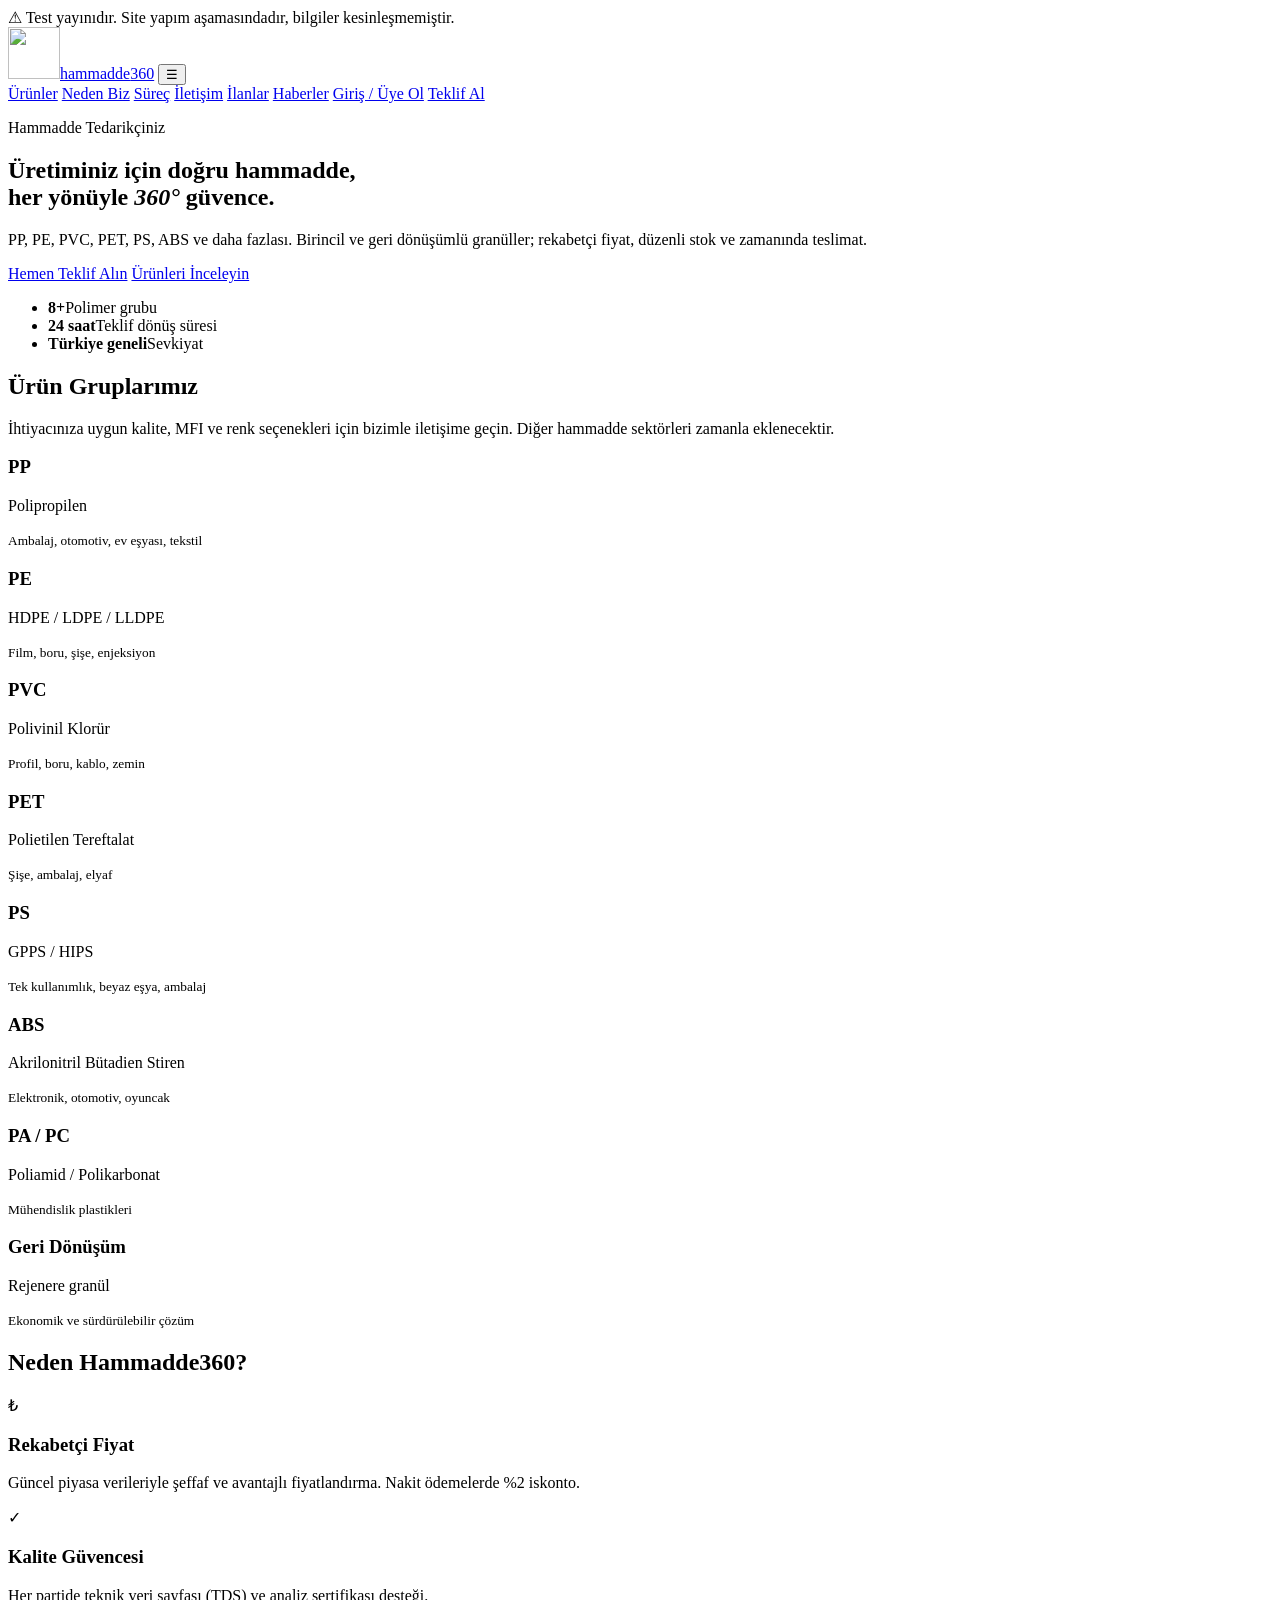
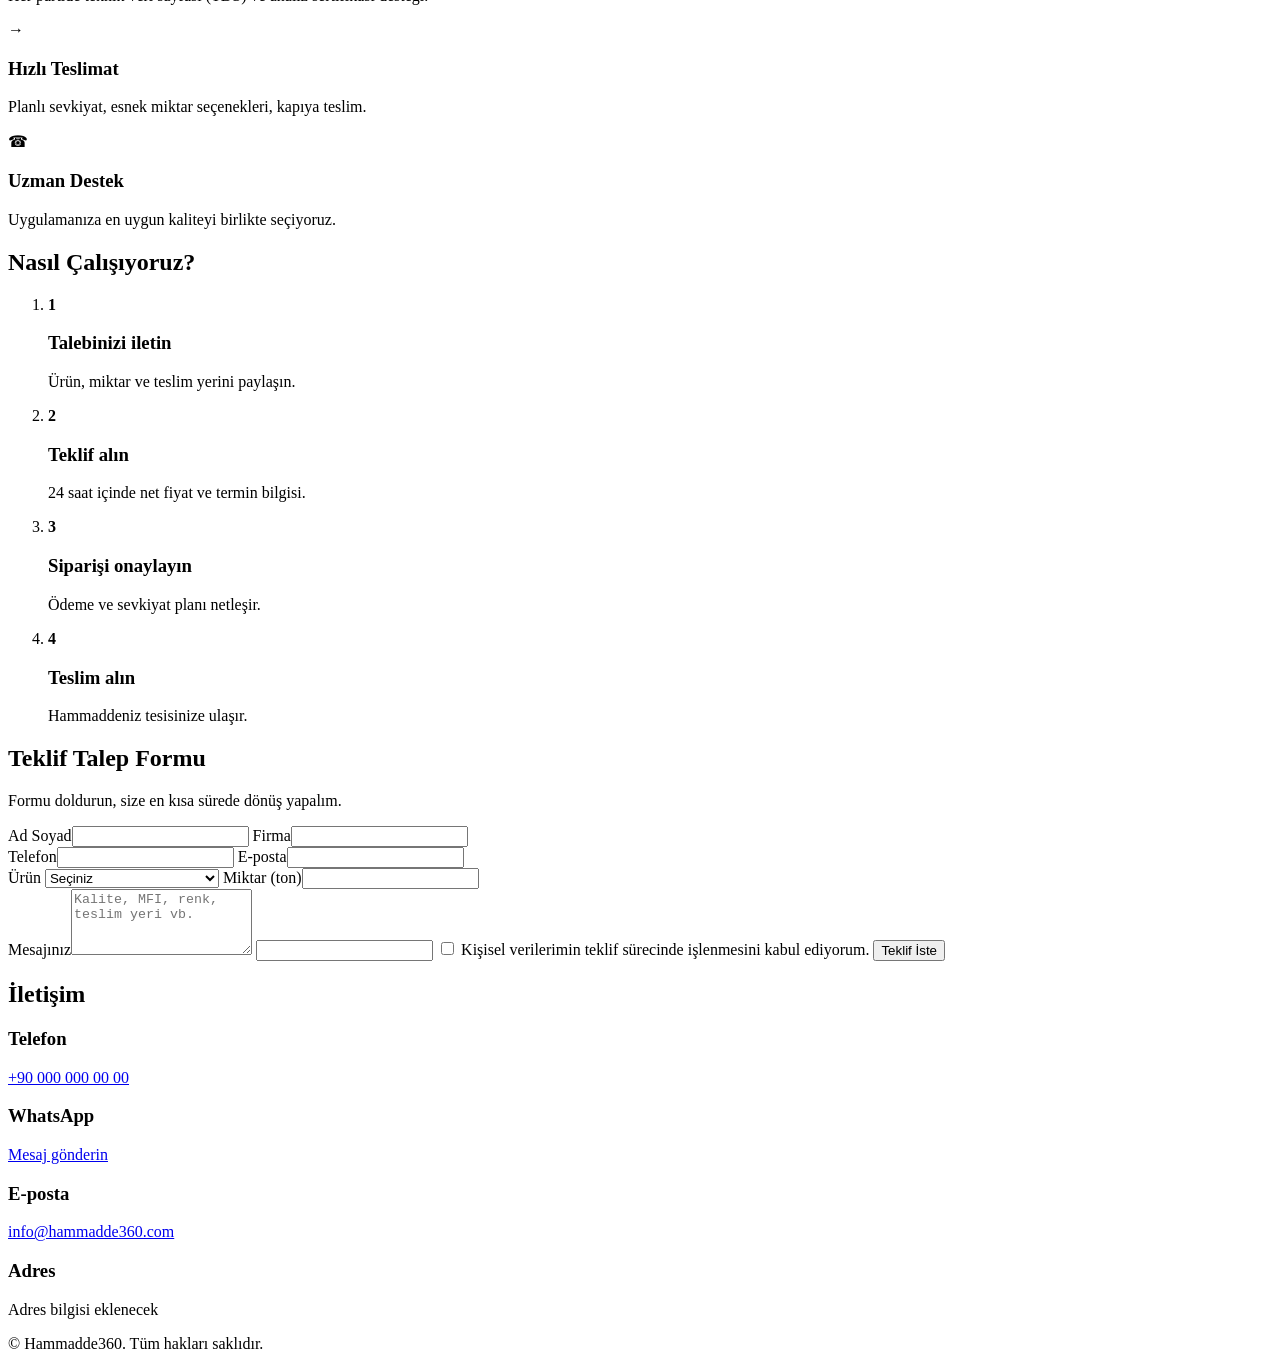
==== index.html @ 62325cd2 "Add files via upload" ====
<!doctype html>
<html lang="tr">
<head>
  <meta charset="utf-8">
  <meta name="viewport" content="width=device-width, initial-scale=1">
  <meta name="robots" content="noindex, nofollow">
  <title>Hammadde360 | Hammadde Tedariği</title>
  <meta name="description" content="Hammadde360: PP, PE, PVC, PET, PS, ABS, PA ve geri dönüşümlü plastik hammadde satışı. Rekabetçi fiyat, hızlı teslimat, kaliteli tedarik.">
  <link rel="icon" type="image/svg+xml" href="img/logo.svg">
  <link rel="stylesheet" href="css/style.css">
  <script src="js/i18n-ru.js"></script>
  <script src="js/i18n.js"></script>
</head>
<body>

<div class="test-banner" role="note">⚠ Test yayınıdır. Site yapım aşamasındadır, bilgiler kesinleşmemiştir.</div>

<header class="header" id="top">
  <div class="container nav">
    <a href="#top" class="logo" aria-label="Hammadde360 ana sayfa"><img src="img/logo.svg" alt="" width="52" height="52"><span class="logo-text">hammadde<span>360</span></span></a>
    <button class="menu-btn" aria-label="Menüyü aç" aria-expanded="false">☰</button>
    <nav class="menu" id="menu">
      <a href="#urunler">Ürünler</a>
      <a href="#neden">Neden Biz</a>
      <a href="#surec">Süreç</a>
      <a href="#iletisim">İletişim</a>
      <a href="ilanlar.html">İlanlar</a>
      <a href="haberler.html">Haberler</a>
      <a href="giris.html">Giriş / Üye Ol</a>
      <a href="#teklif" class="btn btn-sm">Teklif Al</a>
    </nav>
  </div>
</header>

<main>
  <section class="hero">
    <div class="container hero-inner">
      <p class="eyebrow">Hammadde Tedarikçiniz</p>
      <h1 data-i18n-html="HERO_H1">Üretiminiz için doğru hammadde,<br>her yönüyle <em>360°</em> güvence.</h1>
      <p class="lead">PP, PE, PVC, PET, PS, ABS ve daha fazlası. Birincil ve geri dönüşümlü granüller; rekabetçi fiyat, düzenli stok ve zamanında teslimat.</p>
      <div class="hero-cta">
        <a href="#teklif" class="btn">Hemen Teklif Alın</a>
        <a href="#urunler" class="btn btn-ghost">Ürünleri İnceleyin</a>
      </div>
      <ul class="stats">
        <li><strong>8+</strong><span>Polimer grubu</span></li>
        <li><strong>24 saat</strong><span>Teklif dönüş süresi</span></li>
        <li><strong>Türkiye geneli</strong><span>Sevkiyat</span></li>
      </ul>
    </div>
  </section>

  <section class="section" id="urunler">
    <div class="container">
      <h2>Ürün Gruplarımız</h2>
      <p class="sub">İhtiyacınıza uygun kalite, MFI ve renk seçenekleri için bizimle iletişime geçin. Diğer hammadde sektörleri zamanla eklenecektir.</p>
      <div class="grid products">
        <article class="card"><h3>PP</h3><p>Polipropilen</p><small>Ambalaj, otomotiv, ev eşyası, tekstil</small></article>
        <article class="card"><h3>PE</h3><p>HDPE / LDPE / LLDPE</p><small>Film, boru, şişe, enjeksiyon</small></article>
        <article class="card"><h3>PVC</h3><p>Polivinil Klorür</p><small>Profil, boru, kablo, zemin</small></article>
        <article class="card"><h3>PET</h3><p>Polietilen Tereftalat</p><small>Şişe, ambalaj, elyaf</small></article>
        <article class="card"><h3>PS</h3><p>GPPS / HIPS</p><small>Tek kullanımlık, beyaz eşya, ambalaj</small></article>
        <article class="card"><h3>ABS</h3><p>Akrilonitril Bütadien Stiren</p><small>Elektronik, otomotiv, oyuncak</small></article>
        <article class="card"><h3>PA / PC</h3><p>Poliamid / Polikarbonat</p><small>Mühendislik plastikleri</small></article>
        <article class="card"><h3>Geri Dönüşüm</h3><p>Rejenere granül</p><small>Ekonomik ve sürdürülebilir çözüm</small></article>
      </div>
    </div>
  </section>

  <section class="section alt" id="neden">
    <div class="container">
      <h2>Neden Hammadde360?</h2>
      <div class="grid features">
        <div class="feature"><div class="ico">₺</div><h3>Rekabetçi Fiyat</h3><p>Güncel piyasa verileriyle şeffaf ve avantajlı fiyatlandırma. Nakit ödemelerde %2 iskonto.</p></div>
        <div class="feature"><div class="ico">✓</div><h3>Kalite Güvencesi</h3><p>Her partide teknik veri sayfası (TDS) ve analiz sertifikası desteği.</p></div>
        <div class="feature"><div class="ico">→</div><h3>Hızlı Teslimat</h3><p>Planlı sevkiyat, esnek miktar seçenekleri, kapıya teslim.</p></div>
        <div class="feature"><div class="ico">☎</div><h3>Uzman Destek</h3><p>Uygulamanıza en uygun kaliteyi birlikte seçiyoruz.</p></div>
      </div>
    </div>
  </section>

  <section class="section" id="surec">
    <div class="container">
      <h2>Nasıl Çalışıyoruz?</h2>
      <ol class="steps">
        <li><b>1</b><h3>Talebinizi iletin</h3><p>Ürün, miktar ve teslim yerini paylaşın.</p></li>
        <li><b>2</b><h3>Teklif alın</h3><p>24 saat içinde net fiyat ve termin bilgisi.</p></li>
        <li><b>3</b><h3>Siparişi onaylayın</h3><p>Ödeme ve sevkiyat planı netleşir.</p></li>
        <li><b>4</b><h3>Teslim alın</h3><p>Hammaddeniz tesisinize ulaşır.</p></li>
      </ol>
    </div>
  </section>

  <section class="section" id="haberler" hidden>
    <div class="container">
      <h2>Sektörden Haberler</h2>
      <p class="sub">Plastik sektöründen güncel haberler</p>
      <div id="home-news" class="newslist"></div>
      <p><a class="btn btn-sm" href="haberler.html">Tüm haberler</a></p>
    </div>
  </section>

  <section class="section alt" id="teklif">
    <div class="container narrow">
      <h2>Teklif Talep Formu</h2>
      <p class="sub">Formu doldurun, size en kısa sürede dönüş yapalım.</p>
      <form id="quote-form" class="form" novalidate>
        <div class="row">
          <label>Ad Soyad<input name="ad" required autocomplete="name"></label>
          <label>Firma<input name="firma" autocomplete="organization"></label>
        </div>
        <div class="row">
          <label>Telefon<input name="tel" type="tel" required autocomplete="tel"></label>
          <label>E-posta<input name="email" type="email" required autocomplete="email"></label>
        </div>
        <div class="row">
          <label>Ürün
            <select name="urun" required>
              <option value="">Seçiniz</option>
              <option value="PP">PP</option><option value="PE (HDPE/LDPE/LLDPE)">PE (HDPE/LDPE/LLDPE)</option><option value="PVC">PVC</option>
              <option value="PET">PET</option><option value="PS">PS</option><option value="ABS">ABS</option>
              <option value="PA / PC">PA / PC</option><option value="Geri Dönüşümlü Granül">Geri Dönüşümlü Granül</option><option value="Diğer">Diğer</option>
            </select>
          </label>
          <label>Miktar (ton)<input name="miktar" type="number" min="0" step="0.5"></label>
        </div>
        <label>Mesajınız<textarea name="mesaj" rows="4" placeholder="Kalite, MFI, renk, teslim yeri vb."></textarea></label>
        <input type="text" name="_gotcha" class="hp" tabindex="-1" autocomplete="off" aria-hidden="true">
        <label class="check"><input type="checkbox" name="kvkk" required> <span>Kişisel verilerimin teklif sürecinde işlenmesini kabul ediyorum.</span></label>
        <button class="btn" type="submit">Teklif İste</button>
        <p class="form-note" id="form-note" role="status"></p>
      </form>
    </div>
  </section>

  <section class="section" id="iletisim">
    <div class="container">
      <h2>İletişim</h2>
      <div class="grid contact">
        <div><h3>Telefon</h3><p><a href="tel:+900000000000">+90 000 000 00 00</a></p></div>
        <div><h3>WhatsApp</h3><p><a href="https://wa.me/900000000000" target="_blank" rel="noopener">Mesaj gönderin</a></p></div>
        <div><h3>E-posta</h3><p><a href="mailto:info@hammadde360.com">info@hammadde360.com</a></p></div>
        <div><h3>Adres</h3><p>Adres bilgisi eklenecek</p></div>
      </div>
    </div>
  </section>
</main>

<footer class="footer">
  <div class="container">
    <span>© <span id="year"></span> Hammadde360. Tüm hakları saklıdır.</span>
  </div>
</footer>

<script src="js/config.js"></script>
<script src="js/support.js"></script>
<script src="js/main.js"></script>
</body>
</html>
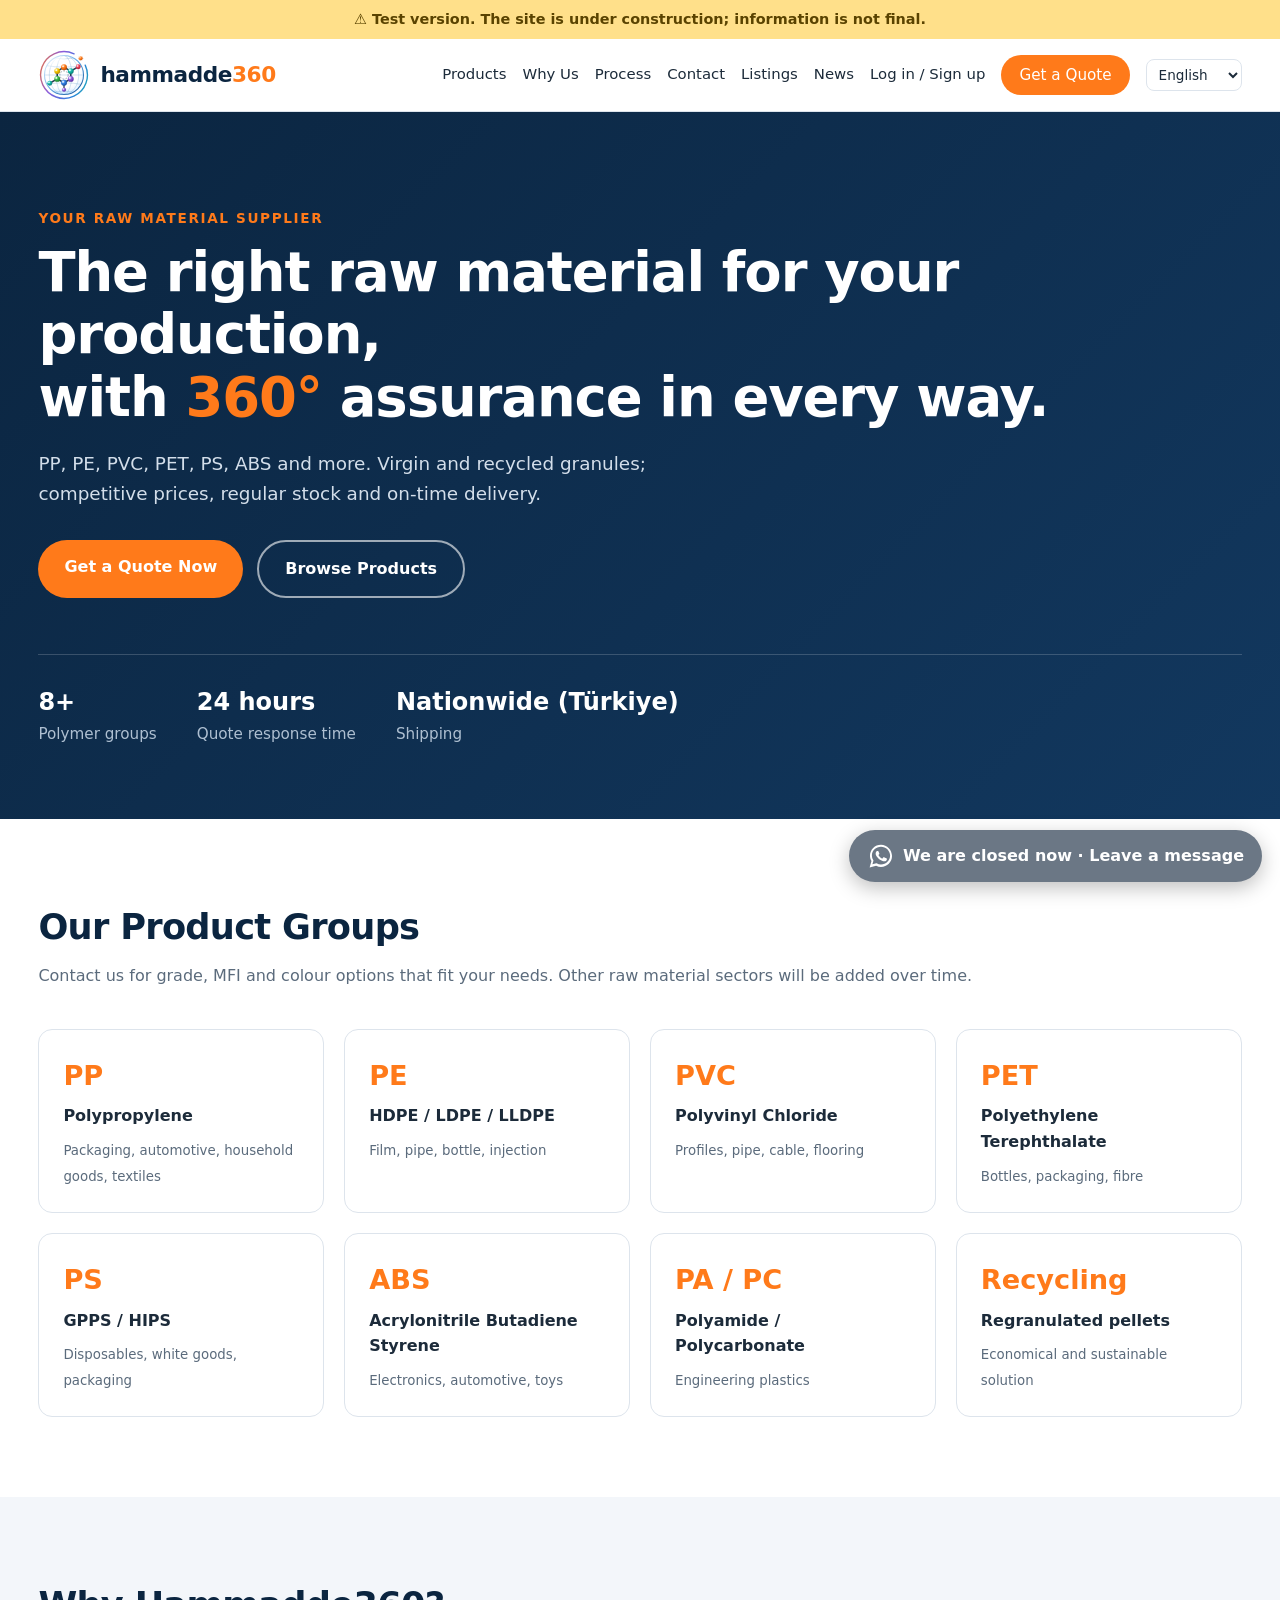
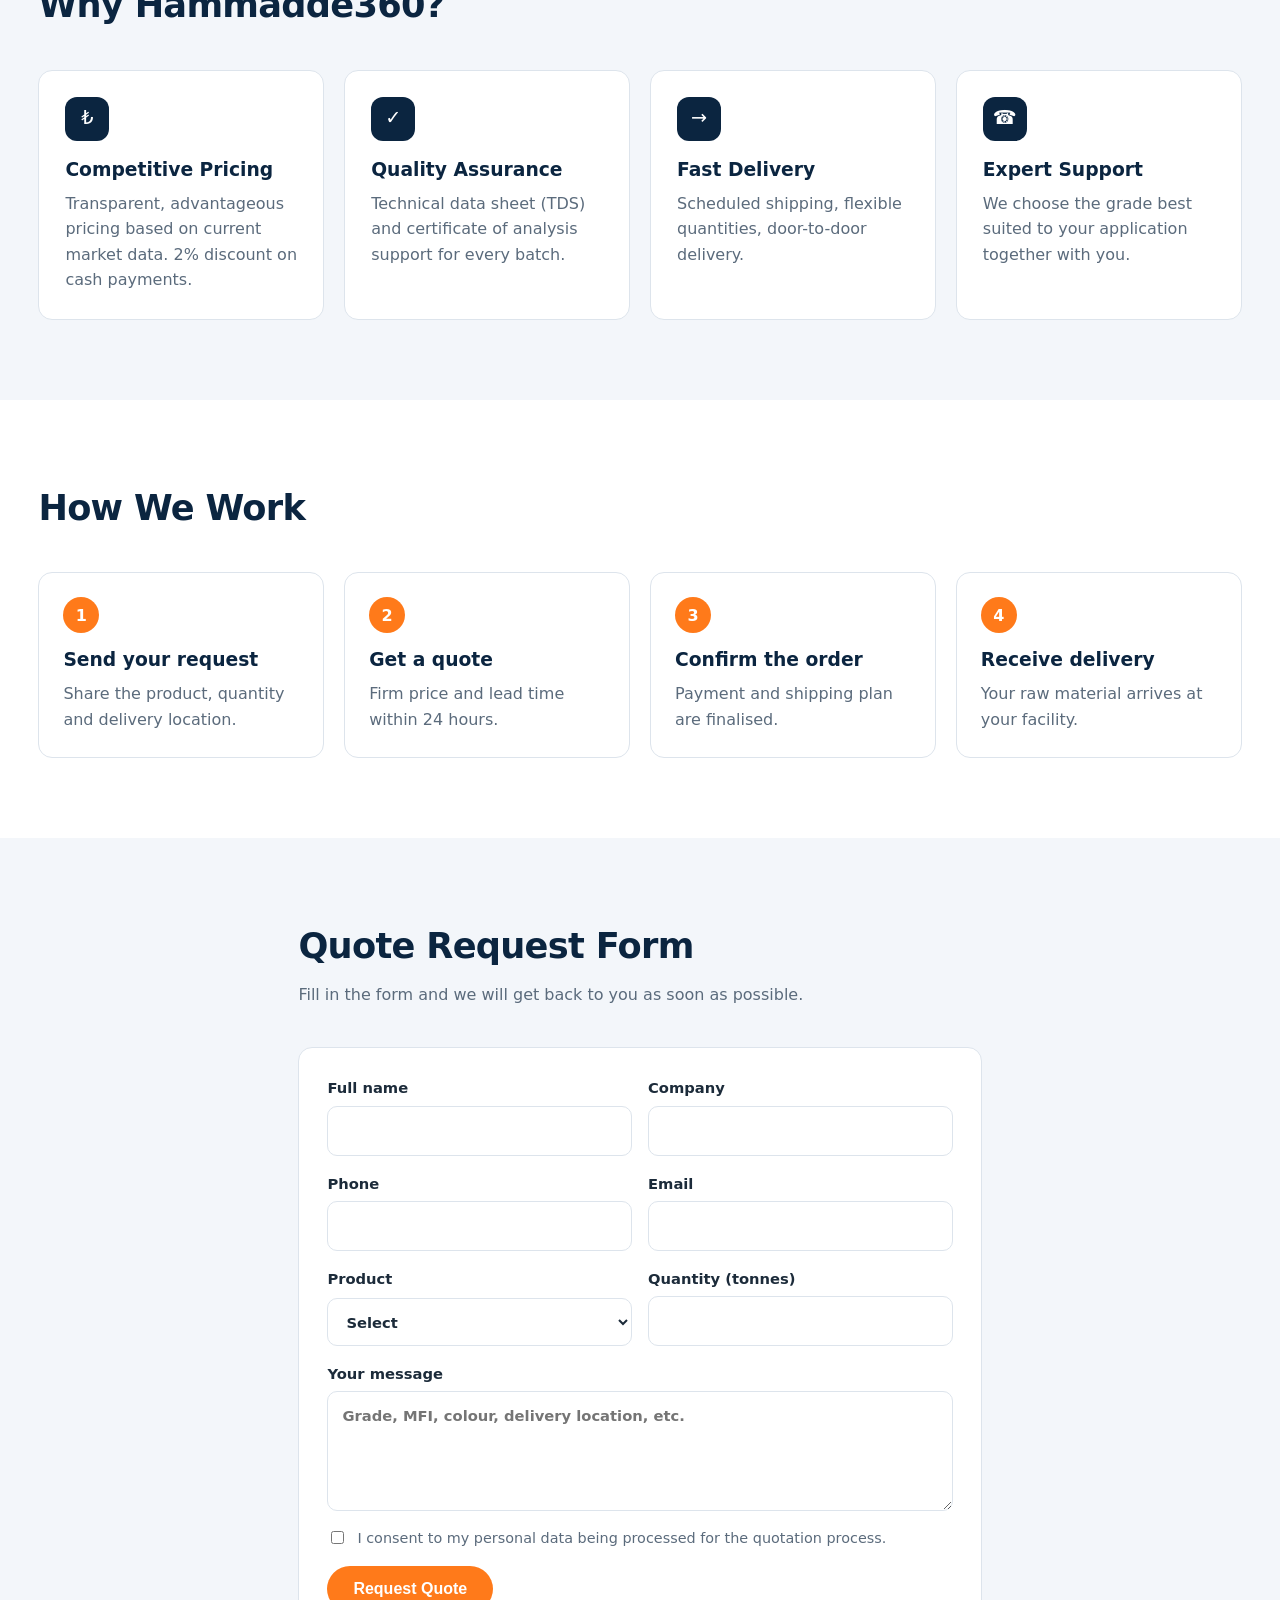
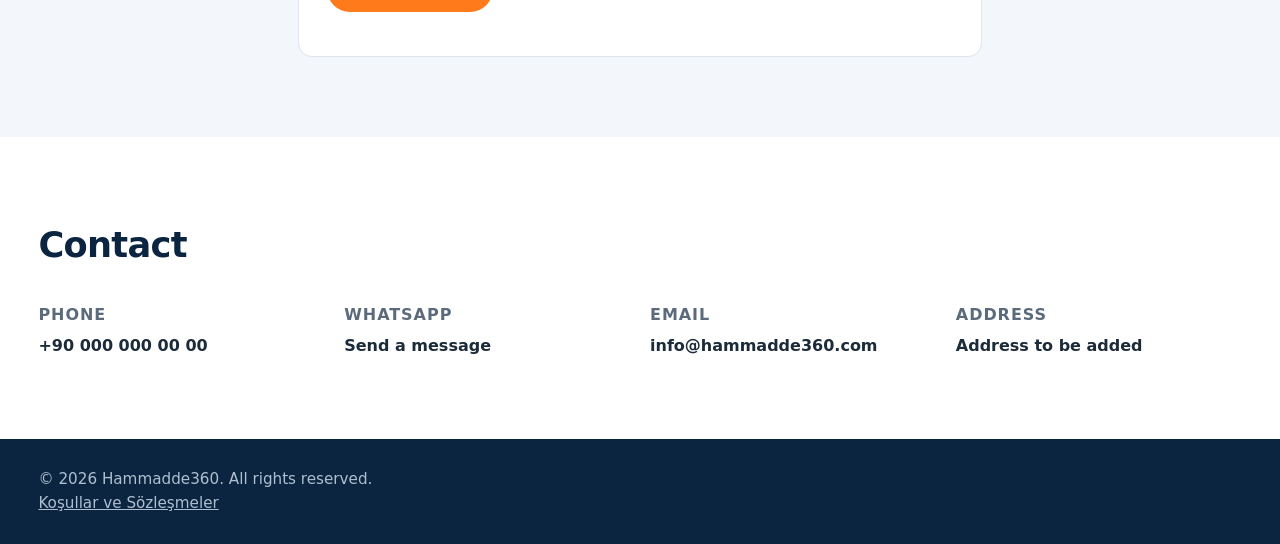
==== commit f8ff4568: "Add files via upload" ====
--- a/index.html
+++ b/index.html
@@ -149,6 +149,7 @@
 <footer class="footer">
   <div class="container">
     <span>© <span id="year"></span> Hammadde360. Tüm hakları saklıdır.</span>
+    <div class="flinks"><a href="kosullar.html">Koşullar ve Sözleşmeler</a></div>
   </div>
 </footer>
 
--- a/css/style.css
+++ b/css/style.css
@@ -0,0 +1,273 @@
+:root{
+  --navy:#0b2540;
+  --navy-2:#12385f;
+  --accent:#ff7a1a;
+  --accent-d:#e3650b;
+  --bg:#ffffff;
+  --alt:#f3f6fa;
+  --text:#1c2b3a;
+  --muted:#5b6b7c;
+  --line:#dde4ec;
+  --radius:14px;
+}
+*{box-sizing:border-box}
+html{scroll-behavior:smooth;scroll-padding-top:72px}
+body{margin:0;font-family:system-ui,-apple-system,"Segoe UI",Roboto,Arial,sans-serif;color:var(--text);background:var(--bg);line-height:1.6}
+a{color:inherit}
+.container{width:100%;max-width:1360px;margin:0 auto;padding:0 clamp(20px,3vw,48px)}
+.narrow{max-width:760px}
+
+/* Test banner */
+.test-banner{background:#ffe08a;color:#5a4300;text-align:center;font-weight:600;font-size:.9rem;padding:8px 16px}
+
+/* Header */
+.header{position:sticky;top:0;z-index:50;background:rgba(255,255,255,.95);backdrop-filter:blur(8px);border-bottom:1px solid var(--line)}
+.nav{display:flex;align-items:center;justify-content:space-between;height:72px}
+.logo{font-weight:800;font-size:1.35rem;text-decoration:none;color:var(--navy);letter-spacing:-.02em}
+.logo{display:flex;align-items:center;gap:10px}
+.logo img{display:block}
+.logo span span{color:var(--accent)}
+.menu{display:flex;align-items:center;gap:24px}
+.menu a{text-decoration:none;font-weight:500;color:var(--text)}
+.menu a:hover{color:var(--accent)}
+.menu-btn{display:none;background:none;border:0;font-size:1.6rem;cursor:pointer;color:var(--navy)}
+
+/* Buttons */
+.btn{display:inline-block;background:var(--accent);color:#fff!important;border:0;padding:14px 26px;border-radius:999px;font-weight:600;font-size:1rem;text-decoration:none;cursor:pointer;transition:background .2s,transform .2s}
+.btn:hover{background:var(--accent-d);transform:translateY(-1px)}
+.btn-sm{padding:8px 18px;font-size:.95rem}
+.btn-ghost{background:transparent;border:2px solid rgba(255,255,255,.6)}
+.btn-ghost:hover{background:rgba(255,255,255,.12)}
+
+/* Hero */
+.hero{background:linear-gradient(135deg,var(--navy),var(--navy-2));color:#fff;padding:96px 0 72px}
+.eyebrow{color:var(--accent);font-weight:700;text-transform:uppercase;letter-spacing:.12em;font-size:.85rem;margin:0 0 12px}
+.hero h1{font-size:clamp(2rem,5vw,3.4rem);line-height:1.15;margin:0 0 20px;letter-spacing:-.02em}
+.hero h1 em{font-style:normal;color:var(--accent)}
+.lead{max-width:620px;font-size:1.15rem;color:#d3deea;margin:0 0 32px}
+.hero-cta{display:flex;flex-wrap:wrap;gap:14px}
+.stats{list-style:none;display:flex;flex-wrap:wrap;gap:40px;margin:56px 0 0;padding:28px 0 0;border-top:1px solid rgba(255,255,255,.18)}
+.stats strong{display:block;font-size:1.5rem}
+.stats span{color:#aebfd1;font-size:.95rem}
+
+/* Sections */
+.section{padding:80px 0}
+.section.alt{background:var(--alt)}
+h2{font-size:clamp(1.6rem,3vw,2.2rem);margin:0 0 8px;color:var(--navy);letter-spacing:-.02em}
+.sub{color:var(--muted);margin:0 0 40px}
+h3{margin:0 0 6px;color:var(--navy)}
+.grid{display:grid;gap:20px}
+.products{grid-template-columns:repeat(4,1fr)}
+.features{grid-template-columns:repeat(4,1fr);margin-top:36px}
+.contact{grid-template-columns:repeat(4,1fr);margin-top:28px}
+
+.card{background:#fff;border:1px solid var(--line);border-radius:var(--radius);padding:24px;transition:box-shadow .2s,transform .2s}
+.card:hover{box-shadow:0 10px 28px rgba(11,37,64,.1);transform:translateY(-3px)}
+.card h3{font-size:1.7rem;color:var(--accent)}
+.card p{margin:0 0 8px;font-weight:600}
+.card small{color:var(--muted)}
+
+.feature{background:#fff;border-radius:var(--radius);padding:26px;border:1px solid var(--line)}
+.ico{width:44px;height:44px;border-radius:12px;background:var(--navy);color:#fff;display:grid;place-items:center;font-size:1.2rem;margin-bottom:14px}
+.feature p{margin:0;color:var(--muted)}
+
+.steps{list-style:none;margin:36px 0 0;padding:0;display:grid;grid-template-columns:repeat(4,1fr);gap:20px}
+.steps li{position:relative;padding:24px;border:1px solid var(--line);border-radius:var(--radius)}
+.steps b{display:inline-grid;place-items:center;width:36px;height:36px;border-radius:50%;background:var(--accent);color:#fff;margin-bottom:12px}
+.steps p{margin:0;color:var(--muted)}
+
+/* Form */
+.form{display:grid;gap:16px;background:#fff;padding:28px;border-radius:var(--radius);border:1px solid var(--line)}
+.row{display:grid;grid-template-columns:1fr 1fr;gap:16px}
+label{display:grid;gap:6px;font-weight:600;font-size:.92rem}
+input,select,textarea{font:inherit;padding:12px 14px;border:1px solid var(--line);border-radius:10px;background:#fff;color:var(--text)}
+input:focus,select:focus,textarea:focus{outline:2px solid var(--accent);border-color:transparent}
+.form .btn{justify-self:start}
+.form .btn[disabled]{opacity:.6;cursor:wait}
+.hp{position:absolute;width:1px;height:1px;opacity:0;overflow:hidden;clip:rect(0,0,0,0);pointer-events:none}
+label.check{display:flex;align-items:flex-start;gap:10px;font-weight:400;font-size:.9rem;color:var(--muted)}
+label.check input{margin-top:4px}
+.form-note.ok{color:#1c8a3a;font-weight:600}
+.form-note{margin:0;font-size:.95rem;color:var(--muted)}
+.form-note.err{color:#c0392b}
+
+/* Contact */
+.contact h3{font-size:1rem;color:var(--muted);text-transform:uppercase;letter-spacing:.06em}
+.contact p{margin:0;font-weight:600}
+.contact a{text-decoration:none}
+.contact a:hover{color:var(--accent)}
+
+.footer{background:var(--navy);color:#aebfd1;padding:28px 0;font-size:.95rem}
+
+/* Sabit WhatsApp canlı destek */
+.wa-float{position:fixed;right:18px;bottom:18px;z-index:60;display:flex;align-items:center;gap:8px;background:#25d366;color:#fff;text-decoration:none;font-weight:700;padding:12px 18px;border-radius:999px;box-shadow:0 6px 20px rgba(0,0,0,.25);transition:transform .2s,background .2s}
+.wa-float:hover{background:#1ebe5a;transform:translateY(-2px)}
+.wa-float.off{background:#6b7785}
+.wa-float.off:hover{background:#586370}
+
+/* Responsive */
+@media (max-width:900px){
+  .products,.features,.contact,.steps{grid-template-columns:repeat(2,1fr)}
+}
+@media (max-width:640px){
+  .menu-btn{display:block}
+  .menu{display:none;position:absolute;top:72px;left:0;right:0;background:#fff;flex-direction:column;align-items:flex-start;padding:16px 20px 20px;border-bottom:1px solid var(--line);gap:14px}
+  .menu.open{display:flex}
+  .products,.features,.contact,.steps,.row{grid-template-columns:1fr}
+  .hero{padding:64px 0 48px}
+  .section{padding:56px 0}
+  .stats{gap:24px}
+  .wa-float{right:14px;bottom:14px;padding:12px 16px;font-size:.9rem}
+}
+
+/* ===== Üyelik, ilanlar, yönetim ===== */
+.who{font-size:.9rem;color:var(--muted);font-weight:600}
+.gate{text-align:center;padding:60px 0}
+.gate p{color:var(--muted);margin:0 0 20px;font-size:1.1rem}
+.tabs{display:flex;gap:8px;margin:0 0 20px;flex-wrap:wrap}
+.tab{background:#fff;border:1px solid var(--line);padding:10px 20px;border-radius:999px;font:inherit;font-weight:600;cursor:pointer;color:var(--text)}
+.tab.active{background:var(--navy);color:#fff;border-color:var(--navy)}
+.form[hidden],.newcat[hidden]{display:none}
+fieldset.roles{border:1px solid var(--line);border-radius:10px;padding:12px 14px;display:grid;grid-template-columns:1fr 1fr;gap:12px}
+fieldset.roles legend{font-weight:600;font-size:.92rem;padding:0 6px}
+label.radio{display:flex;align-items:flex-start;gap:10px;font-weight:400;border:1px solid var(--line);border-radius:10px;padding:12px;cursor:pointer}
+label.radio span{display:grid}
+label.radio small{color:var(--muted)}
+label.radio input{margin-top:4px}
+.hint{margin:0;color:var(--muted);font-size:.9rem}
+.hint.err{color:#c0392b;font-weight:600}
+.filters{display:flex;flex-wrap:wrap;gap:12px;margin:0 0 20px}
+.filters input{flex:1;min-width:200px}
+.listings{grid-template-columns:repeat(3,1fr)}
+.listing h3{font-size:1.15rem;margin:8px 0 4px}
+.listing h3 a{text-decoration:none;color:var(--navy)}
+.listing .meta,.meta{color:var(--muted);font-size:.92rem;margin:0 0 6px}
+.badge{display:inline-block;background:var(--alt);color:var(--navy);border:1px solid var(--line);border-radius:999px;padding:2px 10px;font-size:.8rem;font-weight:600}
+.badge.b-wait{background:#fff6dd;border-color:#f0d98a;color:#7a5b00}
+.badge.b-ok{background:#e4f6ea;border-color:#a9dcb8;color:#1c6b36}
+.badge.b-bad{background:#fde8e6;border-color:#f1b5af;color:#9b2c20}
+.price{margin:10px 0}
+.price strong{font-size:1.4rem;color:var(--navy)}
+.price s{color:var(--muted);margin-right:6px}
+.price .camp{color:var(--accent-d)}
+.price small{color:var(--muted)}
+.price.big strong{font-size:2rem}
+.lactions{display:flex;align-items:center;gap:10px;flex-wrap:wrap;margin-top:12px}
+.wa-btn{display:inline-flex;align-items:center;gap:6px;background:#25d366;color:#fff;text-decoration:none;font-weight:600;font-size:.95rem;padding:8px 16px;border-radius:999px}
+.wa-btn:hover{background:#1ebe5a}
+.pricebox{display:flex;align-items:center;justify-content:space-between;gap:16px;flex-wrap:wrap;background:var(--alt);border:1px solid var(--line);border-radius:var(--radius);padding:18px 22px;margin:16px 0}
+.wa-cta{background:#25d366}
+.wa-cta:hover{background:#1ebe5a}
+.facts{display:flex;gap:32px;flex-wrap:wrap;margin:16px 0}
+.facts dt{color:var(--muted);font-size:.85rem;text-transform:uppercase;letter-spacing:.05em}
+.facts dd{margin:0;font-weight:600}
+.desc{white-space:pre-wrap}
+.tablewrap{overflow-x:auto}
+.table{width:100%;border-collapse:collapse;background:#fff;border:1px solid var(--line);border-radius:10px;font-size:.92rem}
+.table th,.table td{padding:10px 12px;text-align:left;border-bottom:1px solid var(--line);vertical-align:top}
+.table th{background:var(--alt);font-weight:700;white-space:nowrap}
+.acard{background:#fff;border:1px solid var(--line);border-radius:var(--radius);padding:20px;margin:0 0 16px}
+.acard header{display:flex;justify-content:space-between;gap:12px;align-items:baseline}
+.acard h3{margin:0 0 8px;font-size:1.1rem}
+.agrid{display:grid;grid-template-columns:repeat(3,1fr);gap:14px;margin:12px 0}
+.actions{display:flex;gap:10px;flex-wrap:wrap;margin-top:12px}
+.btn-dark{background:var(--navy)}
+.btn-dark:hover{background:var(--navy-2)}
+.btn-danger{background:#c0392b}
+.btn-danger:hover{background:#a5311f}
+@media (max-width:900px){.listings{grid-template-columns:repeat(2,1fr)}.agrid{grid-template-columns:repeat(2,1fr)}}
+@media (max-width:640px){.listings,.agrid,fieldset.roles{grid-template-columns:1fr}}
+
+.fxbar{background:var(--navy);color:#d3deea;text-align:center;font-size:.85rem;padding:6px 16px}
+.fxbar b{color:#fff}
+.tlp{color:var(--muted);font-size:.85rem;margin-top:2px}
+
+/* Sabit TCMB kur tablosu */
+.fxbox{position:fixed;left:14px;bottom:14px;z-index:60;background:#fff;border:1px solid var(--line);border-radius:12px;box-shadow:0 6px 20px rgba(0,0,0,.18);font-size:.82rem;max-width:calc(100vw - 150px);overflow:hidden}
+.fx-head{display:flex;justify-content:space-between;align-items:center;gap:14px;width:100%;background:var(--navy);color:#fff;border:0;padding:8px 12px;font:inherit;font-weight:700;cursor:pointer}
+.fx-body{padding:8px 12px 10px}
+.fx-title{font-weight:700;color:var(--navy);margin:6px 0 4px}
+.fxbox table{border-collapse:collapse;width:100%}
+.fxbox th,.fxbox td{padding:3px 8px;text-align:right;border-bottom:1px solid var(--line)}
+.fxbox th:first-child,.fxbox td:first-child{text-align:left;font-weight:700}
+.fxbox th{color:var(--muted);font-weight:600}
+.fx-note{color:var(--muted);font-size:.72rem;margin-top:8px;max-width:260px}
+
+.cashnote{color:#1c6b36;font-size:.85rem;font-weight:600;margin-top:4px}
+
+/* Dil seçici */
+.langsel{font:inherit;font-size:.85rem;padding:6px 8px;border:1px solid var(--line);border-radius:8px;background:#fff;color:var(--text);cursor:pointer}
+
+/* Arapça (sağdan sola) */
+[dir=rtl] body{font-family:system-ui,"Segoe UI",Tahoma,Arial,sans-serif}
+[dir=rtl] .fxbox{left:auto;right:14px}
+[dir=rtl] .wa-float{right:auto;left:18px}
+[dir=rtl] .table th,[dir=rtl] .table td{text-align:right}
+[dir=rtl] .fxbox th,[dir=rtl] .fxbox td{text-align:left}
+[dir=rtl] .fxbox th:first-child,[dir=rtl] .fxbox td:first-child{text-align:right}
+[dir=rtl] .price s{margin-right:0;margin-left:6px}
+[dir=rtl] a[href^="tel:"],[dir=rtl] a[href^="mailto:"]{direction:ltr;unicode-bidi:embed}
+[dir=rtl] input[type=email],[dir=rtl] input[type=tel],[dir=rtl] input[type=password]{direction:ltr;text-align:right}
+@media (max-width:640px){[dir=rtl] .wa-float{left:14px;right:auto}[dir=rtl] .fxbox{right:14px}}
+
+/* Katalog */
+.chips{display:flex;flex-wrap:wrap;gap:6px;margin:6px 0 0}
+.chip{background:var(--alt);border:1px solid var(--line);border-radius:999px;padding:2px 10px;font-size:.8rem;color:var(--text)}
+.caps{text-transform:uppercase}
+.ask{margin-top:8px;padding:10px;background:#fff6dd;border:1px solid #f0d98a;border-radius:10px}
+.ask div{margin-bottom:8px;font-weight:600}
+.lt{font-weight:600}
+.facts{flex-wrap:wrap}
+
+/* Uzun dillerde (RU/FR) menü sığsın */
+.menu a{white-space:nowrap}
+.logo{flex-shrink:0;margin-right:12px}
+html:not([lang=tr]) .menu{gap:16px}
+html:not([lang=tr]) .menu a:not(.btn){font-size:.93rem}
+@media (max-width:1000px){
+  .menu-btn{display:block}
+  .menu{display:none;position:absolute;top:72px;left:0;right:0;background:#fff;flex-direction:column;align-items:flex-start;padding:16px 20px 20px;border-bottom:1px solid var(--line);gap:14px}
+  .menu.open{display:flex}
+}
+
+/* hidden özelliği, display:grid veren kurallar tarafından ezilmesin */
+[hidden]{display:none!important}
+
+/* Üyelik: ürün grubu seçimi */
+fieldset.interests{border:1px solid var(--line);border-radius:10px;padding:12px 14px;margin:0}
+fieldset.interests legend{font-weight:600;font-size:.92rem;padding:0 6px}
+.isec{margin:6px 0}
+.ilist{display:flex;flex-wrap:wrap;gap:6px 18px;margin-top:4px}
+.ilist label.check{margin:0}
+
+/* Ajan ofisi */
+.dot{display:inline-block;width:10px;height:10px;border-radius:50%;background:#aab4bf;vertical-align:middle}
+.dot.green{background:#22a559}.dot.yellow{background:#e0a100}.dot.red{background:#d33f2f}.dot.grey{background:#aab4bf}
+.agchips{margin-bottom:16px}
+.agrid4{display:grid;grid-template-columns:repeat(auto-fill,minmax(200px,1fr));gap:12px;margin:12px 0}
+.agcard{cursor:pointer;padding:16px}
+.agcard h3{font-size:1rem;margin:0 0 4px}
+tr.ev.error td{color:#9b2c20}tr.ev.warn td{color:#7a5b00}tr.ev.ok td{color:#1c6b36}
+
+/* Haberler */
+.newslist{display:grid;grid-template-columns:repeat(3,1fr);gap:20px;margin:20px 0}
+.newsitem h3{font-size:1.05rem;margin:8px 0}
+.newsitem p{margin:0 0 8px}
+@media (max-width:900px){.newslist{grid-template-columns:repeat(2,1fr)}}
+@media (max-width:640px){.newslist{grid-template-columns:1fr}}
+
+/* Palet bazlı fiyat */
+fieldset.tiers{border:1px solid var(--line);border-radius:10px;padding:12px 14px;margin:0;display:grid;gap:8px}
+fieldset.tiers legend{font-weight:600;font-size:.92rem;padding:0 6px}
+.tier-row{display:grid;grid-template-columns:1fr 1fr 1fr;gap:10px;align-items:center}
+.tier-row span{font-size:.9rem;color:var(--muted)}
+.ptable td,.ptable th{white-space:nowrap}
+.calc{display:flex;gap:16px;flex-wrap:wrap;align-items:flex-end;background:var(--alt);border:1px solid var(--line);border-radius:var(--radius);padding:14px 16px;margin:12px 0}
+.calc label{max-width:140px}
+.calc #calc-out{flex:1;min-width:220px}
+.chip-hi{background:var(--accent);color:#fff;border-color:var(--accent)}
+.filters input[type=number]{flex:0 1 130px;min-width:110px}
+@media (max-width:640px){.tier-row{grid-template-columns:1fr}}
+
+/* Geniş ekranlarda ilan kartları 4 sütun */
+@media (min-width:1280px){.listings{grid-template-columns:repeat(4,1fr)}}
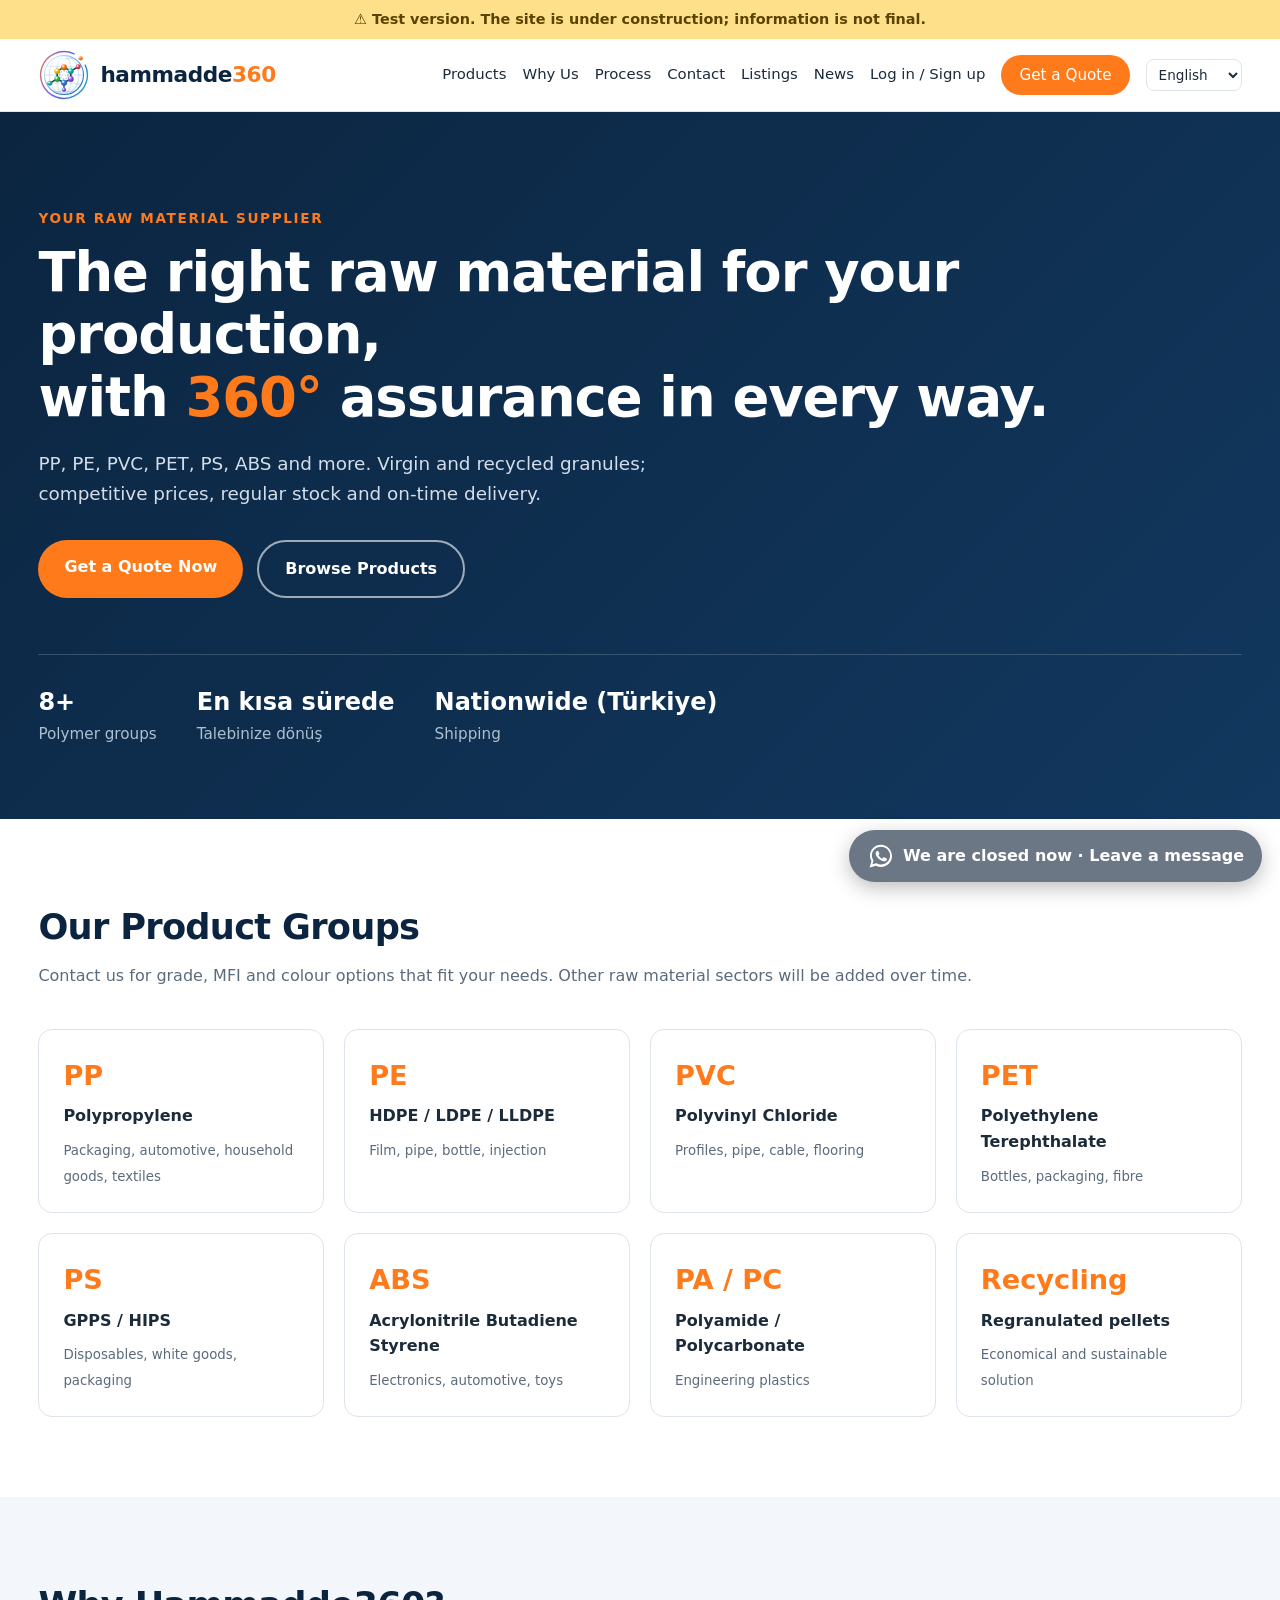
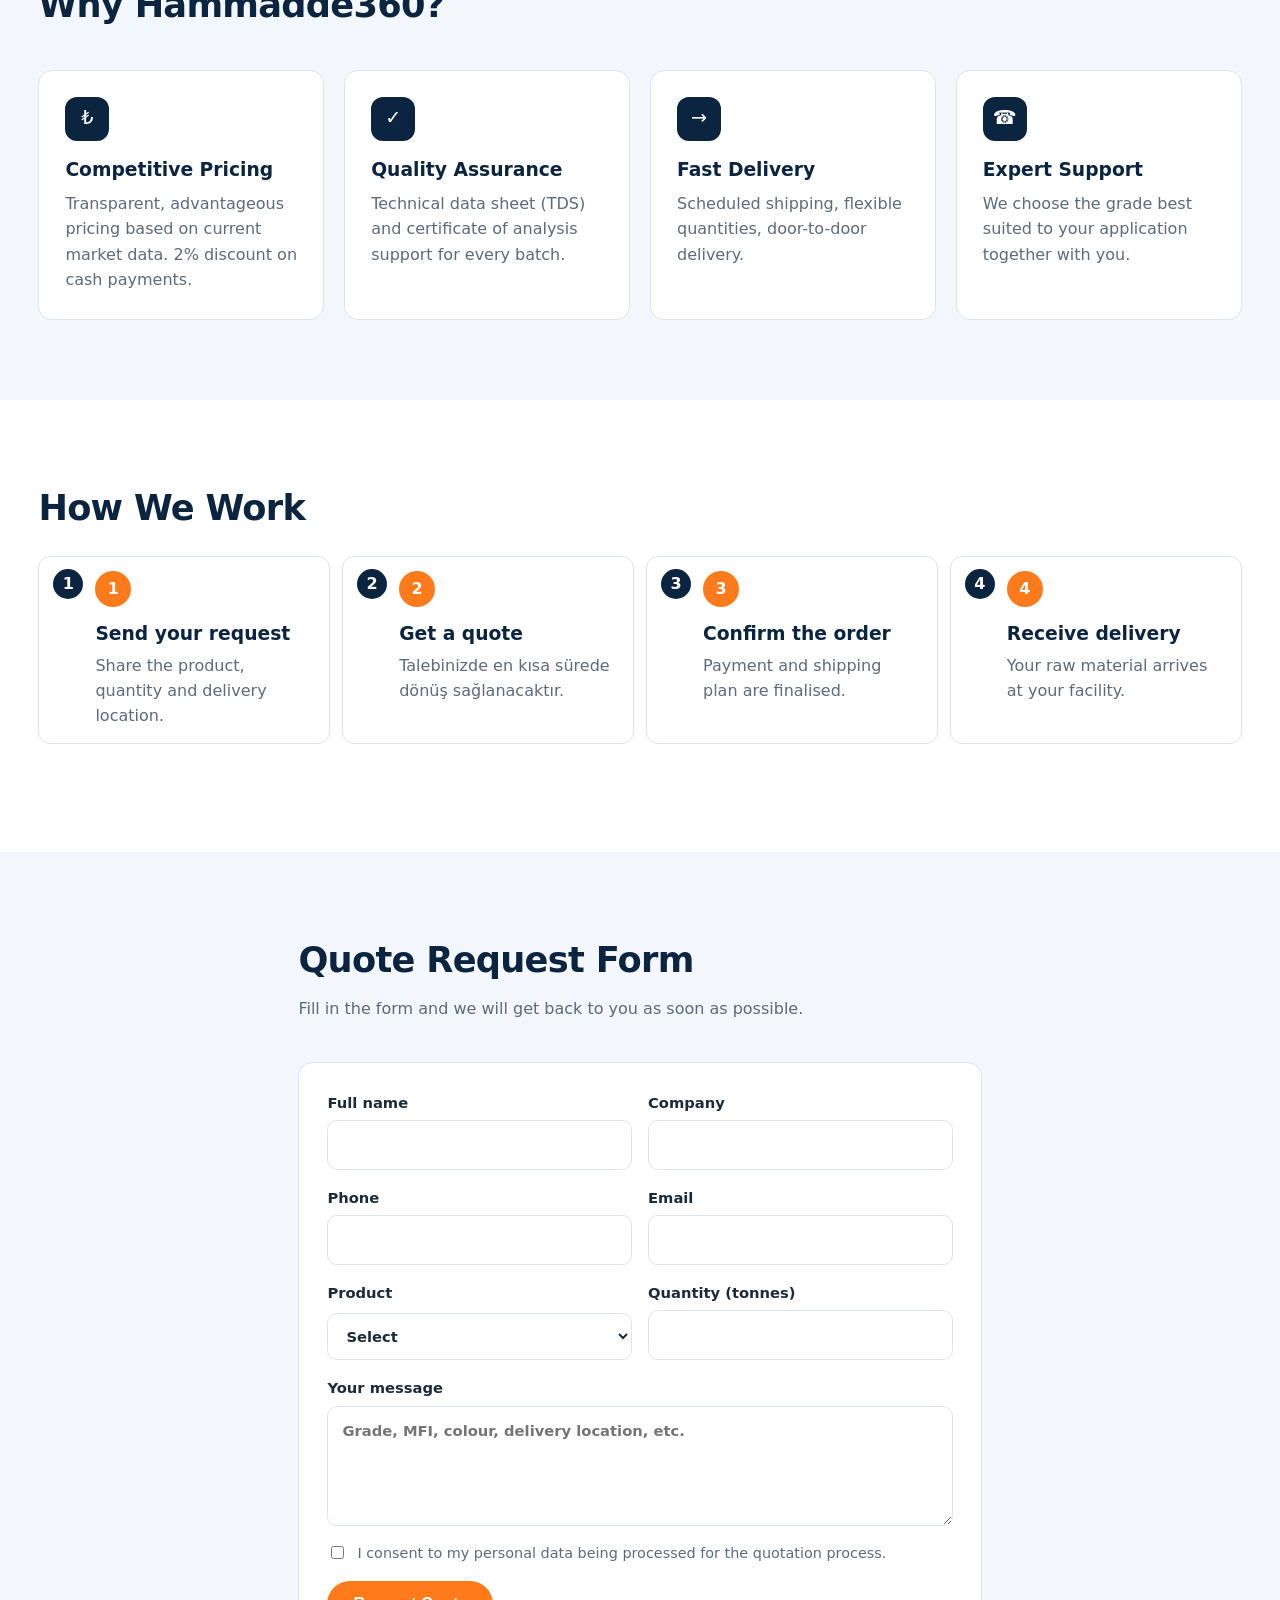
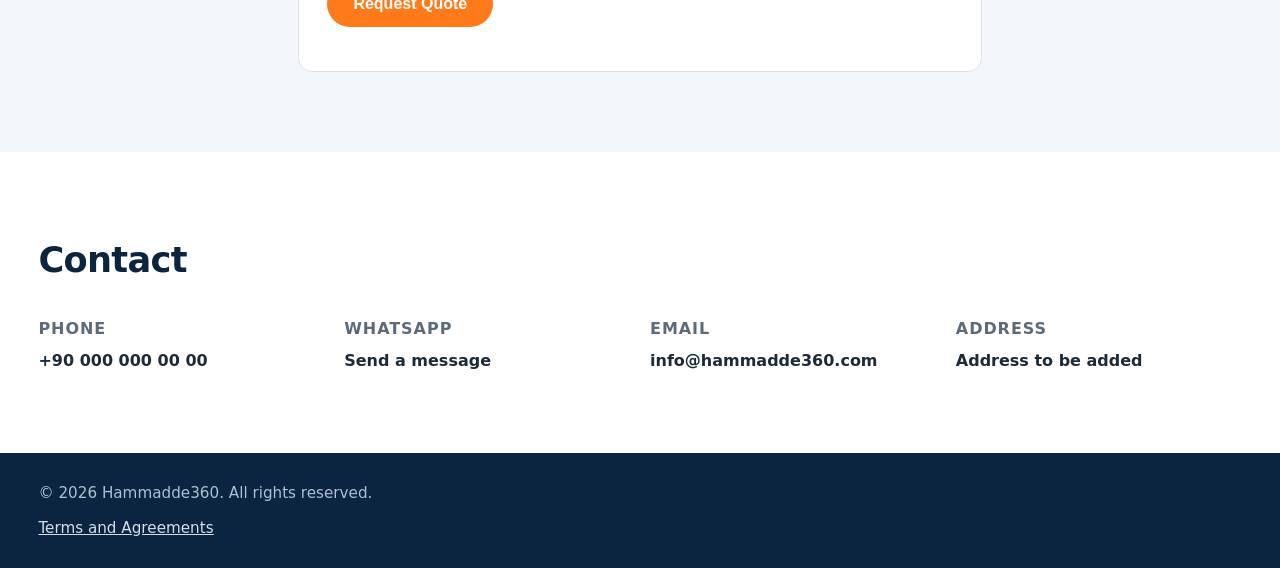
==== commit 0d7a477d: "Add files via upload" ====
--- a/index.html
+++ b/index.html
@@ -44,7 +44,7 @@
       </div>
       <ul class="stats">
         <li><strong>8+</strong><span>Polimer grubu</span></li>
-        <li><strong>24 saat</strong><span>Teklif dönüş süresi</span></li>
+        <li><strong>En kısa sürede</strong><span>Talebinize dönüş</span></li>
         <li><strong>Türkiye geneli</strong><span>Sevkiyat</span></li>
       </ul>
     </div>
@@ -84,7 +84,7 @@
       <h2>Nasıl Çalışıyoruz?</h2>
       <ol class="steps">
         <li><b>1</b><h3>Talebinizi iletin</h3><p>Ürün, miktar ve teslim yerini paylaşın.</p></li>
-        <li><b>2</b><h3>Teklif alın</h3><p>24 saat içinde net fiyat ve termin bilgisi.</p></li>
+        <li><b>2</b><h3>Teklif alın</h3><p>Talebinizde en kısa sürede dönüş sağlanacaktır.</p></li>
         <li><b>3</b><h3>Siparişi onaylayın</h3><p>Ödeme ve sevkiyat planı netleşir.</p></li>
         <li><b>4</b><h3>Teslim alın</h3><p>Hammaddeniz tesisinize ulaşır.</p></li>
       </ol>
--- a/css/style.css
+++ b/css/style.css
@@ -271,3 +271,48 @@
 
 /* Geniş ekranlarda ilan kartları 4 sütun */
 @media (min-width:1280px){.listings{grid-template-columns:repeat(4,1fr)}}
+
+/* Koşullar sayfası + altbilgi bağlantıları */
+.legal h2{margin-top:32px;scroll-margin-top:90px}
+.legal ol{padding-left:22px}.legal li{margin:8px 0;line-height:1.6}
+.draft-note{background:#fff7e0;border:1px solid #f0d78a;border-radius:10px;padding:12px 14px;font-size:.92rem}
+.toc{display:flex;flex-wrap:wrap;gap:8px 16px;margin:16px 0 8px}
+.toc a{font-weight:600}
+.footer .flinks{display:flex;flex-wrap:wrap;gap:6px 18px;margin-top:10px}
+.footer .flinks a{color:#d3deea;text-decoration:underline}
+
+/* Nasıl çalışır / SSS */
+ol.steps{counter-reset:s;list-style:none;padding:0;margin:20px 0 28px;display:grid;gap:12px}
+ol.steps li{counter-increment:s;position:relative;background:#fff;border:1px solid var(--line);border-radius:12px;padding:14px 16px 14px 56px;line-height:1.55}
+ol.steps li::before{content:counter(s);position:absolute;left:14px;top:12px;width:30px;height:30px;border-radius:50%;background:var(--navy);color:#fff;display:flex;align-items:center;justify-content:center;font-weight:700}
+.faq details{background:#fff;border:1px solid var(--line);border-radius:10px;margin:8px 0;padding:0 16px}
+.faq summary{cursor:pointer;font-weight:600;padding:14px 0;list-style:none}
+.faq summary::-webkit-details-marker{display:none}
+.faq summary::after{content:"+";float:right;font-weight:700}
+.faq details[open] summary::after{content:"−"}
+.faq details p{margin:0 0 14px;line-height:1.6;color:var(--muted)}
+
+/* Stok durumu etiketleri */
+.chip-ok{background:#dcfae6;color:#067647;border-color:#abefc6}
+.chip-warn{background:#fff4d6;color:#8a5a00;border-color:#f0d78a}
+
+/* Favoriler */
+.listing{position:relative}
+.fav-btn{position:absolute;top:10px;right:12px;background:transparent;border:0;font-size:1.5rem;line-height:1;cursor:pointer;color:#b88a00;padding:4px}
+.fav-btn.on{color:#e0a800}
+.fav-btn:disabled{opacity:.5}
+.chg{display:inline-block;margin:4px 6px 4px 0;padding:3px 10px;border-radius:999px;font-size:.82rem;font-weight:600}
+.chg-down{background:#dcfae6;color:#067647}.chg-up{background:#fee4e2;color:#b42318}.chg-info{background:#e0ecff;color:#1d4ed8}
+.favcard .actions{margin-top:10px;display:flex;gap:8px;flex-wrap:wrap}
+
+/* Ana sayfa canlı ürün kartları */
+.pcard{display:flex;flex-direction:column}
+.pcard .pfam{color:var(--muted);font-weight:600;letter-spacing:.02em}
+.pcard h3{margin:6px 0 8px}
+.pcard p{margin:0 0 10px;color:var(--muted);line-height:1.5}
+.ptags{display:flex;flex-wrap:wrap;gap:6px}
+.ptag{background:#eef3f9;color:var(--navy);border-radius:999px;padding:3px 10px;font-size:.8rem;font-weight:600}
+.ptag.pgrade{background:#fff;border:1px solid var(--line);font-weight:500}
+.pfoot{margin-top:auto;padding-top:12px;display:flex;justify-content:space-between;align-items:center;border-top:1px solid var(--line)}
+.pfoot a{font-weight:700}
+.pcount{color:var(--muted);font-size:.9rem;font-weight:600}
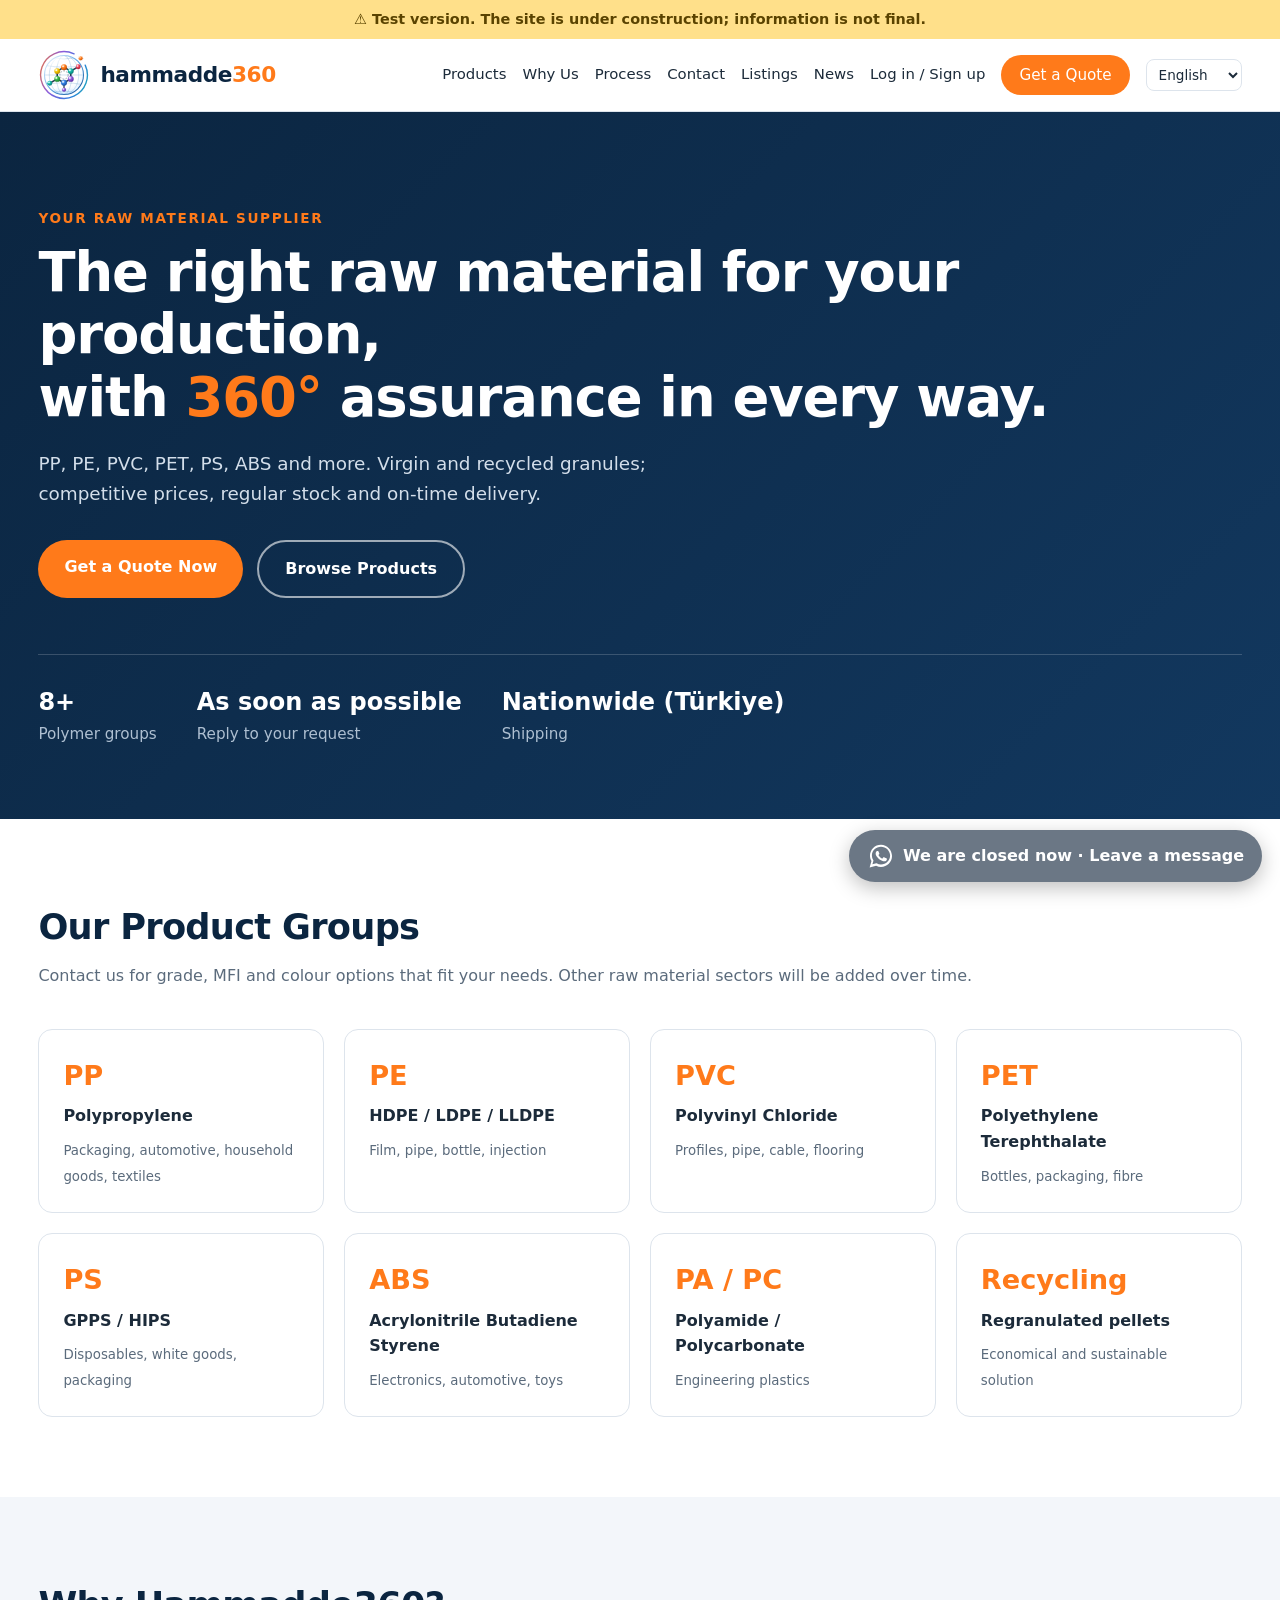
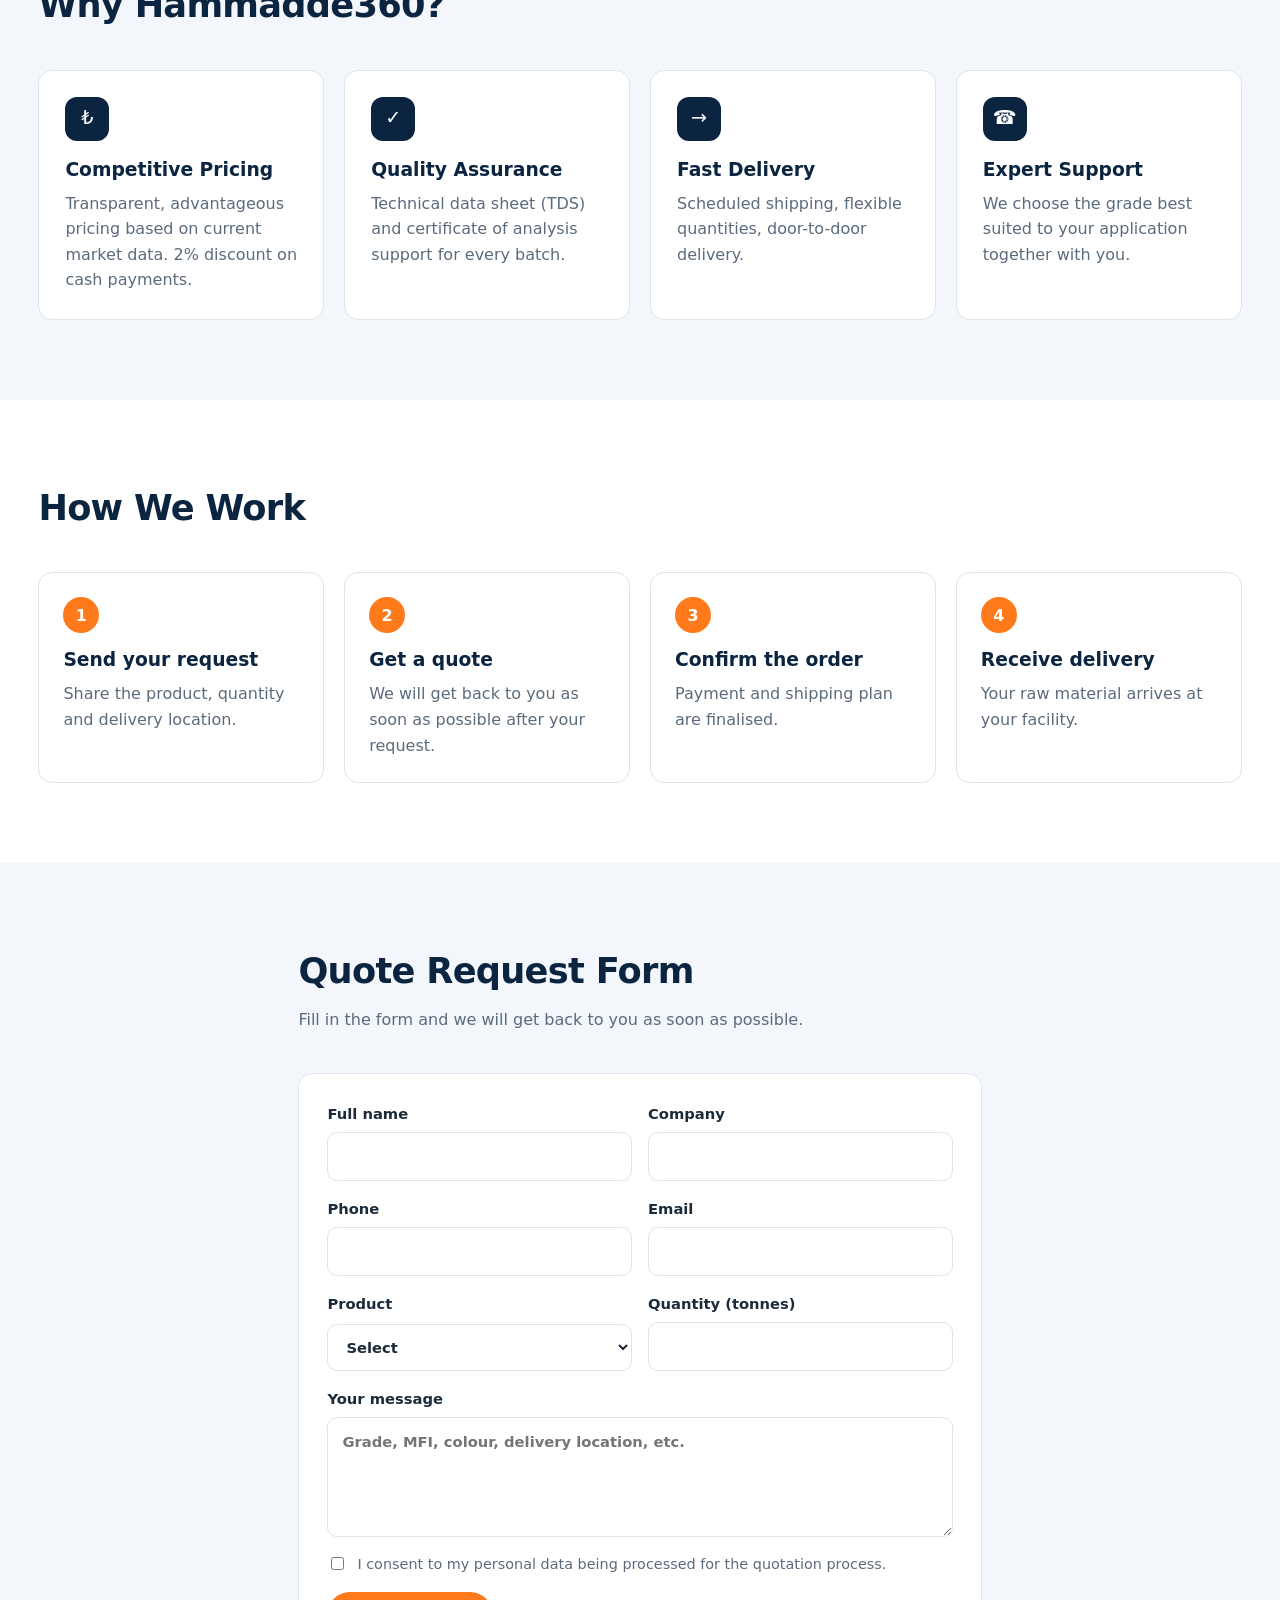
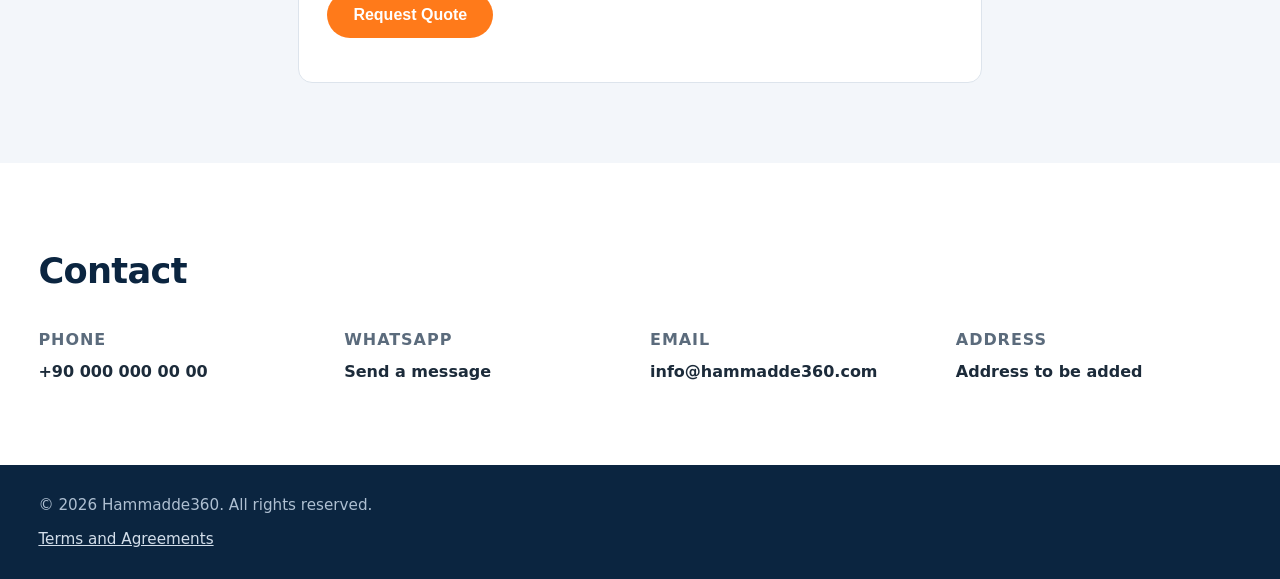
==== commit c9c96a91: "Add files via upload" ====
--- a/index.html
+++ b/index.html
@@ -156,5 +156,6 @@
 <script src="js/config.js"></script>
 <script src="js/support.js"></script>
 <script src="js/main.js"></script>
+<script src="js/analytics.js" defer></script>
 </body>
 </html>
--- a/css/style.css
+++ b/css/style.css
@@ -1,318 +1,365 @@
-:root{
-  --navy:#0b2540;
-  --navy-2:#12385f;
-  --accent:#ff7a1a;
-  --accent-d:#e3650b;
-  --bg:#ffffff;
-  --alt:#f3f6fa;
-  --text:#1c2b3a;
-  --muted:#5b6b7c;
-  --line:#dde4ec;
-  --radius:14px;
-}
-*{box-sizing:border-box}
-html{scroll-behavior:smooth;scroll-padding-top:72px}
-body{margin:0;font-family:system-ui,-apple-system,"Segoe UI",Roboto,Arial,sans-serif;color:var(--text);background:var(--bg);line-height:1.6}
-a{color:inherit}
-.container{width:100%;max-width:1360px;margin:0 auto;padding:0 clamp(20px,3vw,48px)}
-.narrow{max-width:760px}
+:root{
+  --navy:#0b2540;
+  --navy-2:#12385f;
+  --accent:#ff7a1a;
+  --accent-d:#e3650b;
+  --bg:#ffffff;
+  --alt:#f3f6fa;
+  --text:#1c2b3a;
+  --muted:#5b6b7c;
+  --line:#dde4ec;
+  --radius:14px;
+}
+*{box-sizing:border-box}
+html{scroll-behavior:smooth;scroll-padding-top:72px}
+body{margin:0;font-family:system-ui,-apple-system,"Segoe UI",Roboto,Arial,sans-serif;color:var(--text);background:var(--bg);line-height:1.6}
+a{color:inherit}
+.container{width:100%;max-width:1360px;margin:0 auto;padding:0 clamp(20px,3vw,48px)}
+.narrow{max-width:760px}
+
+/* Test banner */
+.test-banner{background:#ffe08a;color:#5a4300;text-align:center;font-weight:600;font-size:.9rem;padding:8px 16px}
+
+/* Header */
+.header{position:sticky;top:0;z-index:50;background:rgba(255,255,255,.95);backdrop-filter:blur(8px);border-bottom:1px solid var(--line)}
+.nav{display:flex;align-items:center;justify-content:space-between;height:72px}
+.logo{font-weight:800;font-size:1.35rem;text-decoration:none;color:var(--navy);letter-spacing:-.02em}
+.logo{display:flex;align-items:center;gap:10px}
+.logo img{display:block}
+.logo span span{color:var(--accent)}
+.menu{display:flex;align-items:center;gap:24px}
+.menu a{text-decoration:none;font-weight:500;color:var(--text)}
+.menu a:hover{color:var(--accent)}
+.menu-btn{display:none;background:none;border:0;font-size:1.6rem;cursor:pointer;color:var(--navy)}
+
+/* Buttons */
+.btn{display:inline-block;background:var(--accent);color:#fff!important;border:0;padding:14px 26px;border-radius:999px;font-weight:600;font-size:1rem;text-decoration:none;cursor:pointer;transition:background .2s,transform .2s}
+.btn:hover{background:var(--accent-d);transform:translateY(-1px)}
+.btn-sm{padding:8px 18px;font-size:.95rem}
+.btn-ghost{background:transparent;border:2px solid rgba(255,255,255,.6)}
+.btn-ghost:hover{background:rgba(255,255,255,.12)}
+
+/* Hero */
+.hero{background:linear-gradient(135deg,var(--navy),var(--navy-2));color:#fff;padding:96px 0 72px}
+.eyebrow{color:var(--accent);font-weight:700;text-transform:uppercase;letter-spacing:.12em;font-size:.85rem;margin:0 0 12px}
+.hero h1{font-size:clamp(2rem,5vw,3.4rem);line-height:1.15;margin:0 0 20px;letter-spacing:-.02em}
+.hero h1 em{font-style:normal;color:var(--accent)}
+.lead{max-width:620px;font-size:1.15rem;color:#d3deea;margin:0 0 32px}
+.hero-cta{display:flex;flex-wrap:wrap;gap:14px}
+.stats{list-style:none;display:flex;flex-wrap:wrap;gap:40px;margin:56px 0 0;padding:28px 0 0;border-top:1px solid rgba(255,255,255,.18)}
+.stats strong{display:block;font-size:1.5rem}
+.stats span{color:#aebfd1;font-size:.95rem}
+
+/* Sections */
+.section{padding:80px 0}
+.section.alt{background:var(--alt)}
+h2{font-size:clamp(1.6rem,3vw,2.2rem);margin:0 0 8px;color:var(--navy);letter-spacing:-.02em}
+.sub{color:var(--muted);margin:0 0 40px}
+h3{margin:0 0 6px;color:var(--navy)}
+.grid{display:grid;gap:20px}
+.products{grid-template-columns:repeat(4,1fr)}
+.features{grid-template-columns:repeat(4,1fr);margin-top:36px}
+.contact{grid-template-columns:repeat(4,1fr);margin-top:28px}
+
+.card{background:#fff;border:1px solid var(--line);border-radius:var(--radius);padding:24px;transition:box-shadow .2s,transform .2s}
+.card:hover{box-shadow:0 10px 28px rgba(11,37,64,.1);transform:translateY(-3px)}
+.card h3{font-size:1.7rem;color:var(--accent)}
+.card p{margin:0 0 8px;font-weight:600}
+.card small{color:var(--muted)}
+
+.feature{background:#fff;border-radius:var(--radius);padding:26px;border:1px solid var(--line)}
+.ico{width:44px;height:44px;border-radius:12px;background:var(--navy);color:#fff;display:grid;place-items:center;font-size:1.2rem;margin-bottom:14px}
+.feature p{margin:0;color:var(--muted)}
+
+.steps{list-style:none;margin:36px 0 0;padding:0;display:grid;grid-template-columns:repeat(4,1fr);gap:20px}
+.steps li{position:relative;padding:24px;border:1px solid var(--line);border-radius:var(--radius)}
+.steps b{display:inline-grid;place-items:center;width:36px;height:36px;border-radius:50%;background:var(--accent);color:#fff;margin-bottom:12px}
+.steps p{margin:0;color:var(--muted)}
+
+/* Form */
+.form{display:grid;gap:16px;background:#fff;padding:28px;border-radius:var(--radius);border:1px solid var(--line)}
+.row{display:grid;grid-template-columns:1fr 1fr;gap:16px}
+label{display:grid;gap:6px;font-weight:600;font-size:.92rem}
+input,select,textarea{font:inherit;padding:12px 14px;border:1px solid var(--line);border-radius:10px;background:#fff;color:var(--text)}
+input:focus,select:focus,textarea:focus{outline:2px solid var(--accent);border-color:transparent}
+.form .btn{justify-self:start}
+.form .btn[disabled]{opacity:.6;cursor:wait}
+.hp{position:absolute;width:1px;height:1px;opacity:0;overflow:hidden;clip:rect(0,0,0,0);pointer-events:none}
+label.check{display:flex;align-items:flex-start;gap:10px;font-weight:400;font-size:.9rem;color:var(--muted)}
+label.check input{margin-top:4px}
+.form-note.ok{color:#1c8a3a;font-weight:600}
+.form-note{margin:0;font-size:.95rem;color:var(--muted)}
+.form-note.err{color:#c0392b}
+
+/* Contact */
+.contact h3{font-size:1rem;color:var(--muted);text-transform:uppercase;letter-spacing:.06em}
+.contact p{margin:0;font-weight:600}
+.contact a{text-decoration:none}
+.contact a:hover{color:var(--accent)}
+
+.footer{background:var(--navy);color:#aebfd1;padding:28px 0;font-size:.95rem}
+
+/* Sabit WhatsApp canlı destek */
+.wa-float{position:fixed;right:18px;bottom:18px;z-index:60;display:flex;align-items:center;gap:8px;background:#25d366;color:#fff;text-decoration:none;font-weight:700;padding:12px 18px;border-radius:999px;box-shadow:0 6px 20px rgba(0,0,0,.25);transition:transform .2s,background .2s}
+.wa-float:hover{background:#1ebe5a;transform:translateY(-2px)}
+.wa-float.off{background:#6b7785}
+.wa-float.off:hover{background:#586370}
+
+/* Responsive */
+@media (max-width:900px){
+  .products,.features,.contact,.steps{grid-template-columns:repeat(2,1fr)}
+}
+@media (max-width:640px){
+  .menu-btn{display:block}
+  .menu{display:none;position:absolute;top:72px;left:0;right:0;background:#fff;flex-direction:column;align-items:flex-start;padding:16px 20px 20px;border-bottom:1px solid var(--line);gap:14px}
+  .menu.open{display:flex}
+  .products,.features,.contact,.steps,.row{grid-template-columns:1fr}
+  .hero{padding:64px 0 48px}
+  .section{padding:56px 0}
+  .stats{gap:24px}
+  .wa-float{right:14px;bottom:14px;padding:12px 16px;font-size:.9rem}
+}
+
+/* ===== Üyelik, ilanlar, yönetim ===== */
+.who{font-size:.9rem;color:var(--muted);font-weight:600}
+.gate{text-align:center;padding:60px 0}
+.gate p{color:var(--muted);margin:0 0 20px;font-size:1.1rem}
+.tabs{display:flex;gap:8px;margin:0 0 20px;flex-wrap:wrap}
+.tab{background:#fff;border:1px solid var(--line);padding:10px 20px;border-radius:999px;font:inherit;font-weight:600;cursor:pointer;color:var(--text)}
+.tab.active{background:var(--navy);color:#fff;border-color:var(--navy)}
+.form[hidden],.newcat[hidden]{display:none}
+fieldset.roles{border:1px solid var(--line);border-radius:10px;padding:12px 14px;display:grid;grid-template-columns:1fr 1fr;gap:12px}
+fieldset.roles legend{font-weight:600;font-size:.92rem;padding:0 6px}
+label.radio{display:flex;align-items:flex-start;gap:10px;font-weight:400;border:1px solid var(--line);border-radius:10px;padding:12px;cursor:pointer}
+label.radio span{display:grid}
+label.radio small{color:var(--muted)}
+label.radio input{margin-top:4px}
+.hint{margin:0;color:var(--muted);font-size:.9rem}
+.hint.err{color:#c0392b;font-weight:600}
+.filters{display:flex;flex-wrap:wrap;gap:12px;margin:0 0 20px}
+.filters input{flex:1;min-width:200px}
+.listings{grid-template-columns:repeat(3,1fr)}
+.listing h3{font-size:1.15rem;margin:8px 0 4px}
+.listing h3 a{text-decoration:none;color:var(--navy)}
+.listing .meta,.meta{color:var(--muted);font-size:.92rem;margin:0 0 6px}
+.badge{display:inline-block;background:var(--alt);color:var(--navy);border:1px solid var(--line);border-radius:999px;padding:2px 10px;font-size:.8rem;font-weight:600}
+.badge.b-wait{background:#fff6dd;border-color:#f0d98a;color:#7a5b00}
+.badge.b-ok{background:#e4f6ea;border-color:#a9dcb8;color:#1c6b36}
+.badge.b-bad{background:#fde8e6;border-color:#f1b5af;color:#9b2c20}
+.price{margin:10px 0}
+.price strong{font-size:1.4rem;color:var(--navy)}
+.price s{color:var(--muted);margin-right:6px}
+.price .camp{color:var(--accent-d)}
+.price small{color:var(--muted)}
+.price.big strong{font-size:2rem}
+.lactions{display:flex;align-items:center;gap:10px;flex-wrap:wrap;margin-top:12px}
+.wa-btn{display:inline-flex;align-items:center;gap:6px;background:#25d366;color:#fff;text-decoration:none;font-weight:600;font-size:.95rem;padding:8px 16px;border-radius:999px}
+.wa-btn:hover{background:#1ebe5a}
+.pricebox{display:flex;align-items:center;justify-content:space-between;gap:16px;flex-wrap:wrap;background:var(--alt);border:1px solid var(--line);border-radius:var(--radius);padding:18px 22px;margin:16px 0}
+.wa-cta{background:#25d366}
+.wa-cta:hover{background:#1ebe5a}
+.facts{display:flex;gap:32px;flex-wrap:wrap;margin:16px 0}
+.facts dt{color:var(--muted);font-size:.85rem;text-transform:uppercase;letter-spacing:.05em}
+.facts dd{margin:0;font-weight:600}
+.desc{white-space:pre-wrap}
+.tablewrap{overflow-x:auto}
+.table{width:100%;border-collapse:collapse;background:#fff;border:1px solid var(--line);border-radius:10px;font-size:.92rem}
+.table th,.table td{padding:10px 12px;text-align:left;border-bottom:1px solid var(--line);vertical-align:top}
+.table th{background:var(--alt);font-weight:700;white-space:nowrap}
+.acard{background:#fff;border:1px solid var(--line);border-radius:var(--radius);padding:20px;margin:0 0 16px}
+.acard header{display:flex;justify-content:space-between;gap:12px;align-items:baseline}
+.acard h3{margin:0 0 8px;font-size:1.1rem}
+.agrid{display:grid;grid-template-columns:repeat(3,1fr);gap:14px;margin:12px 0}
+.actions{display:flex;gap:10px;flex-wrap:wrap;margin-top:12px}
+.btn-dark{background:var(--navy)}
+.btn-dark:hover{background:var(--navy-2)}
+.btn-danger{background:#c0392b}
+.btn-danger:hover{background:#a5311f}
+@media (max-width:900px){.listings{grid-template-columns:repeat(2,1fr)}.agrid{grid-template-columns:repeat(2,1fr)}}
+@media (max-width:640px){.listings,.agrid,fieldset.roles{grid-template-columns:1fr}}
+
+.fxbar{background:var(--navy);color:#d3deea;text-align:center;font-size:.85rem;padding:6px 16px}
+.fxbar b{color:#fff}
+.tlp{color:var(--muted);font-size:.85rem;margin-top:2px}
+
+/* Sabit TCMB kur tablosu */
+.fxbox{position:fixed;left:14px;bottom:14px;z-index:60;background:#fff;border:1px solid var(--line);border-radius:12px;box-shadow:0 6px 20px rgba(0,0,0,.18);font-size:.82rem;max-width:calc(100vw - 150px);overflow:hidden}
+.fx-head{display:flex;justify-content:space-between;align-items:center;gap:14px;width:100%;background:var(--navy);color:#fff;border:0;padding:8px 12px;font:inherit;font-weight:700;cursor:pointer}
+.fx-body{padding:8px 12px 10px}
+.fx-title{font-weight:700;color:var(--navy);margin:6px 0 4px}
+.fxbox table{border-collapse:collapse;width:100%}
+.fxbox th,.fxbox td{padding:3px 8px;text-align:right;border-bottom:1px solid var(--line)}
+.fxbox th:first-child,.fxbox td:first-child{text-align:left;font-weight:700}
+.fxbox th{color:var(--muted);font-weight:600}
+.fx-note{color:var(--muted);font-size:.72rem;margin-top:8px;max-width:260px}
+
+.cashnote{color:#1c6b36;font-size:.85rem;font-weight:600;margin-top:4px}
+
+/* Dil seçici */
+.langsel{font:inherit;font-size:.85rem;padding:6px 8px;border:1px solid var(--line);border-radius:8px;background:#fff;color:var(--text);cursor:pointer}
+
+/* Arapça (sağdan sola) */
+[dir=rtl] body{font-family:system-ui,"Segoe UI",Tahoma,Arial,sans-serif}
+[dir=rtl] .fxbox{left:auto;right:14px}
+[dir=rtl] .wa-float{right:auto;left:18px}
+[dir=rtl] .table th,[dir=rtl] .table td{text-align:right}
+[dir=rtl] .fxbox th,[dir=rtl] .fxbox td{text-align:left}
+[dir=rtl] .fxbox th:first-child,[dir=rtl] .fxbox td:first-child{text-align:right}
+[dir=rtl] .price s{margin-right:0;margin-left:6px}
+[dir=rtl] a[href^="tel:"],[dir=rtl] a[href^="mailto:"]{direction:ltr;unicode-bidi:embed}
+[dir=rtl] input[type=email],[dir=rtl] input[type=tel],[dir=rtl] input[type=password]{direction:ltr;text-align:right}
+@media (max-width:640px){[dir=rtl] .wa-float{left:14px;right:auto}[dir=rtl] .fxbox{right:14px}}
+
+/* Katalog */
+.chips{display:flex;flex-wrap:wrap;gap:6px;margin:6px 0 0}
+.chip{background:var(--alt);border:1px solid var(--line);border-radius:999px;padding:2px 10px;font-size:.8rem;color:var(--text)}
+.caps{text-transform:uppercase}
+.ask{margin-top:8px;padding:10px;background:#fff6dd;border:1px solid #f0d98a;border-radius:10px}
+.ask div{margin-bottom:8px;font-weight:600}
+.lt{font-weight:600}
+.facts{flex-wrap:wrap}
+
+/* Uzun dillerde (RU/FR) menü sığsın */
+.menu a{white-space:nowrap}
+.logo{flex-shrink:0;margin-right:12px}
+html:not([lang=tr]) .menu{gap:16px}
+html:not([lang=tr]) .menu a:not(.btn){font-size:.93rem}
+@media (max-width:1000px){
+  .menu-btn{display:block}
+  .menu{display:none;position:absolute;top:72px;left:0;right:0;background:#fff;flex-direction:column;align-items:flex-start;padding:16px 20px 20px;border-bottom:1px solid var(--line);gap:14px}
+  .menu.open{display:flex}
+}
+
+/* hidden özelliği, display:grid veren kurallar tarafından ezilmesin */
+[hidden]{display:none!important}
+
+/* Üyelik: ürün grubu seçimi */
+fieldset.interests{border:1px solid var(--line);border-radius:10px;padding:12px 14px;margin:0}
+fieldset.interests legend{font-weight:600;font-size:.92rem;padding:0 6px}
+.isec{margin:6px 0}
+.ilist{display:flex;flex-wrap:wrap;gap:6px 18px;margin-top:4px}
+.ilist label.check{margin:0}
+
+/* Ajan ofisi */
+.dot{display:inline-block;width:10px;height:10px;border-radius:50%;background:#aab4bf;vertical-align:middle}
+.dot.green{background:#22a559}.dot.yellow{background:#e0a100}.dot.red{background:#d33f2f}.dot.grey{background:#aab4bf}
+.agchips{margin-bottom:16px}
+.agrid4{display:grid;grid-template-columns:repeat(auto-fill,minmax(200px,1fr));gap:12px;margin:12px 0}
+.agcard{cursor:pointer;padding:16px}
+.agcard h3{font-size:1rem;margin:0 0 4px}
+tr.ev.error td{color:#9b2c20}tr.ev.warn td{color:#7a5b00}tr.ev.ok td{color:#1c6b36}
+
+/* Haberler */
+.newslist{display:grid;grid-template-columns:repeat(3,1fr);gap:20px;margin:20px 0}
+.newsitem h3{font-size:1.05rem;margin:8px 0}
+.newsitem p{margin:0 0 8px}
+@media (max-width:900px){.newslist{grid-template-columns:repeat(2,1fr)}}
+@media (max-width:640px){.newslist{grid-template-columns:1fr}}
+
+/* Palet bazlı fiyat */
+fieldset.tiers{border:1px solid var(--line);border-radius:10px;padding:12px 14px;margin:0;display:grid;gap:8px}
+fieldset.tiers legend{font-weight:600;font-size:.92rem;padding:0 6px}
+.tier-row{display:grid;grid-template-columns:1fr 1fr 1fr;gap:10px;align-items:center}
+.tier-row span{font-size:.9rem;color:var(--muted)}
+.ptable td,.ptable th{white-space:nowrap}
+.calc{display:flex;gap:16px;flex-wrap:wrap;align-items:flex-end;background:var(--alt);border:1px solid var(--line);border-radius:var(--radius);padding:14px 16px;margin:12px 0}
+.calc label{max-width:140px}
+.calc #calc-out{flex:1;min-width:220px}
+.chip-hi{background:var(--accent);color:#fff;border-color:var(--accent)}
+.filters input[type=number]{flex:0 1 130px;min-width:110px}
+@media (max-width:640px){.tier-row{grid-template-columns:1fr}}
+
+/* Geniş ekranlarda ilan kartları 4 sütun */
+@media (min-width:1280px){.listings{grid-template-columns:repeat(4,1fr)}}
+
+/* Koşullar sayfası + altbilgi bağlantıları */
+.legal h2{margin-top:32px;scroll-margin-top:90px}
+.legal ol{padding-left:22px}.legal li{margin:8px 0;line-height:1.6}
+.draft-note{background:#fff7e0;border:1px solid #f0d78a;border-radius:10px;padding:12px 14px;font-size:.92rem}
+.toc{display:flex;flex-wrap:wrap;gap:8px 16px;margin:16px 0 8px}
+.toc a{font-weight:600}
+.footer .flinks{display:flex;flex-wrap:wrap;gap:6px 18px;margin-top:10px}
+.footer .flinks a{color:#d3deea;text-decoration:underline}
+
+/* Nasıl çalışır / SSS */
+.legal ol.steps{counter-reset:s;list-style:none;padding:0;margin:20px 0 28px;display:grid;gap:12px}
+.legal ol.steps li{counter-increment:s;position:relative;background:#fff;border:1px solid var(--line);border-radius:12px;padding:14px 16px 14px 56px;line-height:1.55}
+.legal ol.steps li::before{content:counter(s);position:absolute;left:14px;top:12px;width:30px;height:30px;border-radius:50%;background:var(--navy);color:#fff;display:flex;align-items:center;justify-content:center;font-weight:700}
+.faq details{background:#fff;border:1px solid var(--line);border-radius:10px;margin:8px 0;padding:0 16px}
+.faq summary{cursor:pointer;font-weight:600;padding:14px 0;list-style:none}
+.faq summary::-webkit-details-marker{display:none}
+.faq summary::after{content:"+";float:right;font-weight:700}
+.faq details[open] summary::after{content:"−"}
+.faq details p{margin:0 0 14px;line-height:1.6;color:var(--muted)}
+
+/* Stok durumu etiketleri */
+.chip-ok{background:#dcfae6;color:#067647;border-color:#abefc6}
+.chip-warn{background:#fff4d6;color:#8a5a00;border-color:#f0d78a}
+
+/* Favoriler */
+.listing{position:relative}
+.fav-btn{position:absolute;top:10px;right:12px;background:transparent;border:0;font-size:1.5rem;line-height:1;cursor:pointer;color:#b88a00;padding:4px}
+.fav-btn.on{color:#e0a800}
+.fav-btn:disabled{opacity:.5}
+.chg{display:inline-block;margin:4px 6px 4px 0;padding:3px 10px;border-radius:999px;font-size:.82rem;font-weight:600}
+.chg-down{background:#dcfae6;color:#067647}.chg-up{background:#fee4e2;color:#b42318}.chg-info{background:#e0ecff;color:#1d4ed8}
+.favcard .actions{margin-top:10px;display:flex;gap:8px;flex-wrap:wrap}
+
+/* Ana sayfa canlı ürün kartları */
+.pcard{display:flex;flex-direction:column}
+.pcard .pfam{color:var(--muted);font-weight:600;letter-spacing:.02em}
+.pcard h3{margin:6px 0 8px}
+.pcard p{margin:0 0 10px;color:var(--muted);line-height:1.5}
+.ptags{display:flex;flex-wrap:wrap;gap:6px}
+.ptag{background:#eef3f9;color:var(--navy);border-radius:999px;padding:3px 10px;font-size:.8rem;font-weight:600}
+.ptag.pgrade{background:#fff;border:1px solid var(--line);font-weight:500}
+.pfoot{margin-top:auto;padding-top:12px;display:flex;justify-content:space-between;align-items:center;border-top:1px solid var(--line)}
+.pfoot a{font-weight:700}
+.pcount{color:var(--muted);font-size:.9rem;font-weight:600}
 
-/* Test banner */
-.test-banner{background:#ffe08a;color:#5a4300;text-align:center;font-weight:600;font-size:.9rem;padding:8px 16px}
-
-/* Header */
-.header{position:sticky;top:0;z-index:50;background:rgba(255,255,255,.95);backdrop-filter:blur(8px);border-bottom:1px solid var(--line)}
-.nav{display:flex;align-items:center;justify-content:space-between;height:72px}
-.logo{font-weight:800;font-size:1.35rem;text-decoration:none;color:var(--navy);letter-spacing:-.02em}
-.logo{display:flex;align-items:center;gap:10px}
-.logo img{display:block}
-.logo span span{color:var(--accent)}
-.menu{display:flex;align-items:center;gap:24px}
-.menu a{text-decoration:none;font-weight:500;color:var(--text)}
-.menu a:hover{color:var(--accent)}
-.menu-btn{display:none;background:none;border:0;font-size:1.6rem;cursor:pointer;color:var(--navy)}
-
-/* Buttons */
-.btn{display:inline-block;background:var(--accent);color:#fff!important;border:0;padding:14px 26px;border-radius:999px;font-weight:600;font-size:1rem;text-decoration:none;cursor:pointer;transition:background .2s,transform .2s}
-.btn:hover{background:var(--accent-d);transform:translateY(-1px)}
-.btn-sm{padding:8px 18px;font-size:.95rem}
-.btn-ghost{background:transparent;border:2px solid rgba(255,255,255,.6)}
-.btn-ghost:hover{background:rgba(255,255,255,.12)}
-
-/* Hero */
-.hero{background:linear-gradient(135deg,var(--navy),var(--navy-2));color:#fff;padding:96px 0 72px}
-.eyebrow{color:var(--accent);font-weight:700;text-transform:uppercase;letter-spacing:.12em;font-size:.85rem;margin:0 0 12px}
-.hero h1{font-size:clamp(2rem,5vw,3.4rem);line-height:1.15;margin:0 0 20px;letter-spacing:-.02em}
-.hero h1 em{font-style:normal;color:var(--accent)}
-.lead{max-width:620px;font-size:1.15rem;color:#d3deea;margin:0 0 32px}
-.hero-cta{display:flex;flex-wrap:wrap;gap:14px}
-.stats{list-style:none;display:flex;flex-wrap:wrap;gap:40px;margin:56px 0 0;padding:28px 0 0;border-top:1px solid rgba(255,255,255,.18)}
-.stats strong{display:block;font-size:1.5rem}
-.stats span{color:#aebfd1;font-size:.95rem}
-
-/* Sections */
-.section{padding:80px 0}
-.section.alt{background:var(--alt)}
-h2{font-size:clamp(1.6rem,3vw,2.2rem);margin:0 0 8px;color:var(--navy);letter-spacing:-.02em}
-.sub{color:var(--muted);margin:0 0 40px}
-h3{margin:0 0 6px;color:var(--navy)}
-.grid{display:grid;gap:20px}
-.products{grid-template-columns:repeat(4,1fr)}
-.features{grid-template-columns:repeat(4,1fr);margin-top:36px}
-.contact{grid-template-columns:repeat(4,1fr);margin-top:28px}
-
-.card{background:#fff;border:1px solid var(--line);border-radius:var(--radius);padding:24px;transition:box-shadow .2s,transform .2s}
-.card:hover{box-shadow:0 10px 28px rgba(11,37,64,.1);transform:translateY(-3px)}
-.card h3{font-size:1.7rem;color:var(--accent)}
-.card p{margin:0 0 8px;font-weight:600}
-.card small{color:var(--muted)}
-
-.feature{background:#fff;border-radius:var(--radius);padding:26px;border:1px solid var(--line)}
-.ico{width:44px;height:44px;border-radius:12px;background:var(--navy);color:#fff;display:grid;place-items:center;font-size:1.2rem;margin-bottom:14px}
-.feature p{margin:0;color:var(--muted)}
-
-.steps{list-style:none;margin:36px 0 0;padding:0;display:grid;grid-template-columns:repeat(4,1fr);gap:20px}
-.steps li{position:relative;padding:24px;border:1px solid var(--line);border-radius:var(--radius)}
-.steps b{display:inline-grid;place-items:center;width:36px;height:36px;border-radius:50%;background:var(--accent);color:#fff;margin-bottom:12px}
-.steps p{margin:0;color:var(--muted)}
-
-/* Form */
-.form{display:grid;gap:16px;background:#fff;padding:28px;border-radius:var(--radius);border:1px solid var(--line)}
-.row{display:grid;grid-template-columns:1fr 1fr;gap:16px}
-label{display:grid;gap:6px;font-weight:600;font-size:.92rem}
-input,select,textarea{font:inherit;padding:12px 14px;border:1px solid var(--line);border-radius:10px;background:#fff;color:var(--text)}
-input:focus,select:focus,textarea:focus{outline:2px solid var(--accent);border-color:transparent}
-.form .btn{justify-self:start}
-.form .btn[disabled]{opacity:.6;cursor:wait}
-.hp{position:absolute;width:1px;height:1px;opacity:0;overflow:hidden;clip:rect(0,0,0,0);pointer-events:none}
-label.check{display:flex;align-items:flex-start;gap:10px;font-weight:400;font-size:.9rem;color:var(--muted)}
-label.check input{margin-top:4px}
-.form-note.ok{color:#1c8a3a;font-weight:600}
-.form-note{margin:0;font-size:.95rem;color:var(--muted)}
-.form-note.err{color:#c0392b}
-
-/* Contact */
-.contact h3{font-size:1rem;color:var(--muted);text-transform:uppercase;letter-spacing:.06em}
-.contact p{margin:0;font-weight:600}
-.contact a{text-decoration:none}
-.contact a:hover{color:var(--accent)}
-
-.footer{background:var(--navy);color:#aebfd1;padding:28px 0;font-size:.95rem}
-
-/* Sabit WhatsApp canlı destek */
-.wa-float{position:fixed;right:18px;bottom:18px;z-index:60;display:flex;align-items:center;gap:8px;background:#25d366;color:#fff;text-decoration:none;font-weight:700;padding:12px 18px;border-radius:999px;box-shadow:0 6px 20px rgba(0,0,0,.25);transition:transform .2s,background .2s}
-.wa-float:hover{background:#1ebe5a;transform:translateY(-2px)}
-.wa-float.off{background:#6b7785}
-.wa-float.off:hover{background:#586370}
-
-/* Responsive */
-@media (max-width:900px){
-  .products,.features,.contact,.steps{grid-template-columns:repeat(2,1fr)}
-}
+/* ===== Mobil düzenlemeler ===== */
 @media (max-width:640px){
-  .menu-btn{display:block}
-  .menu{display:none;position:absolute;top:72px;left:0;right:0;background:#fff;flex-direction:column;align-items:flex-start;padding:16px 20px 20px;border-bottom:1px solid var(--line);gap:14px}
-  .menu.open{display:flex}
-  .products,.features,.contact,.steps,.row{grid-template-columns:1fr}
-  .hero{padding:64px 0 48px}
-  .section{padding:56px 0}
-  .stats{gap:24px}
-  .wa-float{right:14px;bottom:14px;padding:12px 16px;font-size:.9rem}
+  html,body{overflow-x:hidden}
+  .test-banner{font-size:.78rem;padding:6px 12px;line-height:1.35}
+  .fxbar{font-size:.76rem;padding:5px 12px;line-height:1.4}
+  .fxbar .fxnote{display:none}
+  .nav{height:64px}
+  .menu{top:64px}
+  .logo img{width:40px;height:40px}
+  .logo{font-size:1.2rem;gap:8px}
+  .container{padding:0 16px}
+  .hero{padding:48px 0 40px}
+  .hero-cta .btn{flex:1 1 100%;text-align:center}
+  .stats{gap:18px 28px;margin-top:36px}
+  .section{padding:44px 0}
+  .sub{margin-bottom:28px}
+  .form{padding:18px}
+  .form .btn{justify-self:stretch;text-align:center}
+  /* filtreler: 2 sütun, aynı genişlik */
+  .filters{display:grid;grid-template-columns:1fr 1fr;gap:10px}
+  .filters input,.filters select{width:100%;min-width:0;flex:none}
+  .filters input[type=search],.filters input[type=text]:first-child{grid-column:1/-1}
+  .filters input[type=number]{flex:none;min-width:0}
+  /* fiyat ve bilgi alanları */
+  .price.big strong{font-size:1.7rem}
+  .facts{gap:16px 24px}
+  /* sabit butonlar içeriğin üstüne binmesin */
+  .wa-float{width:52px;height:52px;padding:0;justify-content:center;right:12px;bottom:12px}
+  .wa-float span,.wa-float .wa-txt{display:none}
+  .fxbox{left:12px;bottom:12px;max-width:calc(100vw - 88px)}
+  .fx-head{padding:7px 10px;font-size:.78rem}
+  body{padding-bottom:72px}
+  .footer{padding-bottom:84px}
+  .table,.ptable{display:block;overflow-x:auto;-webkit-overflow-scrolling:touch}
+  .calc label{max-width:none;flex:1 1 40%}
+  .tabs{overflow-x:auto;flex-wrap:nowrap;padding-bottom:4px}
+  .tab{white-space:nowrap}
+  .card{padding:18px}
 }
 
-/* ===== Üyelik, ilanlar, yönetim ===== */
-.who{font-size:.9rem;color:var(--muted);font-weight:600}
-.gate{text-align:center;padding:60px 0}
-.gate p{color:var(--muted);margin:0 0 20px;font-size:1.1rem}
-.tabs{display:flex;gap:8px;margin:0 0 20px;flex-wrap:wrap}
-.tab{background:#fff;border:1px solid var(--line);padding:10px 20px;border-radius:999px;font:inherit;font-weight:600;cursor:pointer;color:var(--text)}
-.tab.active{background:var(--navy);color:#fff;border-color:var(--navy)}
-.form[hidden],.newcat[hidden]{display:none}
-fieldset.roles{border:1px solid var(--line);border-radius:10px;padding:12px 14px;display:grid;grid-template-columns:1fr 1fr;gap:12px}
-fieldset.roles legend{font-weight:600;font-size:.92rem;padding:0 6px}
-label.radio{display:flex;align-items:flex-start;gap:10px;font-weight:400;border:1px solid var(--line);border-radius:10px;padding:12px;cursor:pointer}
-label.radio span{display:grid}
-label.radio small{color:var(--muted)}
-label.radio input{margin-top:4px}
-.hint{margin:0;color:var(--muted);font-size:.9rem}
-.hint.err{color:#c0392b;font-weight:600}
-.filters{display:flex;flex-wrap:wrap;gap:12px;margin:0 0 20px}
-.filters input{flex:1;min-width:200px}
-.listings{grid-template-columns:repeat(3,1fr)}
-.listing h3{font-size:1.15rem;margin:8px 0 4px}
-.listing h3 a{text-decoration:none;color:var(--navy)}
-.listing .meta,.meta{color:var(--muted);font-size:.92rem;margin:0 0 6px}
-.badge{display:inline-block;background:var(--alt);color:var(--navy);border:1px solid var(--line);border-radius:999px;padding:2px 10px;font-size:.8rem;font-weight:600}
-.badge.b-wait{background:#fff6dd;border-color:#f0d98a;color:#7a5b00}
-.badge.b-ok{background:#e4f6ea;border-color:#a9dcb8;color:#1c6b36}
-.badge.b-bad{background:#fde8e6;border-color:#f1b5af;color:#9b2c20}
-.price{margin:10px 0}
-.price strong{font-size:1.4rem;color:var(--navy)}
-.price s{color:var(--muted);margin-right:6px}
-.price .camp{color:var(--accent-d)}
-.price small{color:var(--muted)}
-.price.big strong{font-size:2rem}
-.lactions{display:flex;align-items:center;gap:10px;flex-wrap:wrap;margin-top:12px}
-.wa-btn{display:inline-flex;align-items:center;gap:6px;background:#25d366;color:#fff;text-decoration:none;font-weight:600;font-size:.95rem;padding:8px 16px;border-radius:999px}
-.wa-btn:hover{background:#1ebe5a}
-.pricebox{display:flex;align-items:center;justify-content:space-between;gap:16px;flex-wrap:wrap;background:var(--alt);border:1px solid var(--line);border-radius:var(--radius);padding:18px 22px;margin:16px 0}
-.wa-cta{background:#25d366}
-.wa-cta:hover{background:#1ebe5a}
-.facts{display:flex;gap:32px;flex-wrap:wrap;margin:16px 0}
-.facts dt{color:var(--muted);font-size:.85rem;text-transform:uppercase;letter-spacing:.05em}
-.facts dd{margin:0;font-weight:600}
-.desc{white-space:pre-wrap}
-.tablewrap{overflow-x:auto}
-.table{width:100%;border-collapse:collapse;background:#fff;border:1px solid var(--line);border-radius:10px;font-size:.92rem}
-.table th,.table td{padding:10px 12px;text-align:left;border-bottom:1px solid var(--line);vertical-align:top}
-.table th{background:var(--alt);font-weight:700;white-space:nowrap}
-.acard{background:#fff;border:1px solid var(--line);border-radius:var(--radius);padding:20px;margin:0 0 16px}
-.acard header{display:flex;justify-content:space-between;gap:12px;align-items:baseline}
-.acard h3{margin:0 0 8px;font-size:1.1rem}
-.agrid{display:grid;grid-template-columns:repeat(3,1fr);gap:14px;margin:12px 0}
-.actions{display:flex;gap:10px;flex-wrap:wrap;margin-top:12px}
-.btn-dark{background:var(--navy)}
-.btn-dark:hover{background:var(--navy-2)}
-.btn-danger{background:#c0392b}
-.btn-danger:hover{background:#a5311f}
-@media (max-width:900px){.listings{grid-template-columns:repeat(2,1fr)}.agrid{grid-template-columns:repeat(2,1fr)}}
-@media (max-width:640px){.listings,.agrid,fieldset.roles{grid-template-columns:1fr}}
-
-.fxbar{background:var(--navy);color:#d3deea;text-align:center;font-size:.85rem;padding:6px 16px}
-.fxbar b{color:#fff}
-.tlp{color:var(--muted);font-size:.85rem;margin-top:2px}
-
-/* Sabit TCMB kur tablosu */
-.fxbox{position:fixed;left:14px;bottom:14px;z-index:60;background:#fff;border:1px solid var(--line);border-radius:12px;box-shadow:0 6px 20px rgba(0,0,0,.18);font-size:.82rem;max-width:calc(100vw - 150px);overflow:hidden}
-.fx-head{display:flex;justify-content:space-between;align-items:center;gap:14px;width:100%;background:var(--navy);color:#fff;border:0;padding:8px 12px;font:inherit;font-weight:700;cursor:pointer}
-.fx-body{padding:8px 12px 10px}
-.fx-title{font-weight:700;color:var(--navy);margin:6px 0 4px}
-.fxbox table{border-collapse:collapse;width:100%}
-.fxbox th,.fxbox td{padding:3px 8px;text-align:right;border-bottom:1px solid var(--line)}
-.fxbox th:first-child,.fxbox td:first-child{text-align:left;font-weight:700}
-.fxbox th{color:var(--muted);font-weight:600}
-.fx-note{color:var(--muted);font-size:.72rem;margin-top:8px;max-width:260px}
-
-.cashnote{color:#1c6b36;font-size:.85rem;font-weight:600;margin-top:4px}
-
-/* Dil seçici */
-.langsel{font:inherit;font-size:.85rem;padding:6px 8px;border:1px solid var(--line);border-radius:8px;background:#fff;color:var(--text);cursor:pointer}
-
-/* Arapça (sağdan sola) */
-[dir=rtl] body{font-family:system-ui,"Segoe UI",Tahoma,Arial,sans-serif}
-[dir=rtl] .fxbox{left:auto;right:14px}
-[dir=rtl] .wa-float{right:auto;left:18px}
-[dir=rtl] .table th,[dir=rtl] .table td{text-align:right}
-[dir=rtl] .fxbox th,[dir=rtl] .fxbox td{text-align:left}
-[dir=rtl] .fxbox th:first-child,[dir=rtl] .fxbox td:first-child{text-align:right}
-[dir=rtl] .price s{margin-right:0;margin-left:6px}
-[dir=rtl] a[href^="tel:"],[dir=rtl] a[href^="mailto:"]{direction:ltr;unicode-bidi:embed}
-[dir=rtl] input[type=email],[dir=rtl] input[type=tel],[dir=rtl] input[type=password]{direction:ltr;text-align:right}
-@media (max-width:640px){[dir=rtl] .wa-float{left:14px;right:auto}[dir=rtl] .fxbox{right:14px}}
-
-/* Katalog */
-.chips{display:flex;flex-wrap:wrap;gap:6px;margin:6px 0 0}
-.chip{background:var(--alt);border:1px solid var(--line);border-radius:999px;padding:2px 10px;font-size:.8rem;color:var(--text)}
-.caps{text-transform:uppercase}
-.ask{margin-top:8px;padding:10px;background:#fff6dd;border:1px solid #f0d98a;border-radius:10px}
-.ask div{margin-bottom:8px;font-weight:600}
-.lt{font-weight:600}
-.facts{flex-wrap:wrap}
-
-/* Uzun dillerde (RU/FR) menü sığsın */
-.menu a{white-space:nowrap}
-.logo{flex-shrink:0;margin-right:12px}
-html:not([lang=tr]) .menu{gap:16px}
-html:not([lang=tr]) .menu a:not(.btn){font-size:.93rem}
-@media (max-width:1000px){
-  .menu-btn{display:block}
-  .menu{display:none;position:absolute;top:72px;left:0;right:0;background:#fff;flex-direction:column;align-items:flex-start;padding:16px 20px 20px;border-bottom:1px solid var(--line);gap:14px}
-  .menu.open{display:flex}
-}
-
-/* hidden özelliği, display:grid veren kurallar tarafından ezilmesin */
-[hidden]{display:none!important}
-
-/* Üyelik: ürün grubu seçimi */
-fieldset.interests{border:1px solid var(--line);border-radius:10px;padding:12px 14px;margin:0}
-fieldset.interests legend{font-weight:600;font-size:.92rem;padding:0 6px}
-.isec{margin:6px 0}
-.ilist{display:flex;flex-wrap:wrap;gap:6px 18px;margin-top:4px}
-.ilist label.check{margin:0}
-
-/* Ajan ofisi */
-.dot{display:inline-block;width:10px;height:10px;border-radius:50%;background:#aab4bf;vertical-align:middle}
-.dot.green{background:#22a559}.dot.yellow{background:#e0a100}.dot.red{background:#d33f2f}.dot.grey{background:#aab4bf}
-.agchips{margin-bottom:16px}
-.agrid4{display:grid;grid-template-columns:repeat(auto-fill,minmax(200px,1fr));gap:12px;margin:12px 0}
-.agcard{cursor:pointer;padding:16px}
-.agcard h3{font-size:1rem;margin:0 0 4px}
-tr.ev.error td{color:#9b2c20}tr.ev.warn td{color:#7a5b00}tr.ev.ok td{color:#1c6b36}
-
-/* Haberler */
-.newslist{display:grid;grid-template-columns:repeat(3,1fr);gap:20px;margin:20px 0}
-.newsitem h3{font-size:1.05rem;margin:8px 0}
-.newsitem p{margin:0 0 8px}
-@media (max-width:900px){.newslist{grid-template-columns:repeat(2,1fr)}}
-@media (max-width:640px){.newslist{grid-template-columns:1fr}}
-
-/* Palet bazlı fiyat */
-fieldset.tiers{border:1px solid var(--line);border-radius:10px;padding:12px 14px;margin:0;display:grid;gap:8px}
-fieldset.tiers legend{font-weight:600;font-size:.92rem;padding:0 6px}
-.tier-row{display:grid;grid-template-columns:1fr 1fr 1fr;gap:10px;align-items:center}
-.tier-row span{font-size:.9rem;color:var(--muted)}
-.ptable td,.ptable th{white-space:nowrap}
-.calc{display:flex;gap:16px;flex-wrap:wrap;align-items:flex-end;background:var(--alt);border:1px solid var(--line);border-radius:var(--radius);padding:14px 16px;margin:12px 0}
-.calc label{max-width:140px}
-.calc #calc-out{flex:1;min-width:220px}
-.chip-hi{background:var(--accent);color:#fff;border-color:var(--accent)}
-.filters input[type=number]{flex:0 1 130px;min-width:110px}
-@media (max-width:640px){.tier-row{grid-template-columns:1fr}}
-
-/* Geniş ekranlarda ilan kartları 4 sütun */
-@media (min-width:1280px){.listings{grid-template-columns:repeat(4,1fr)}}
-
-/* Koşullar sayfası + altbilgi bağlantıları */
-.legal h2{margin-top:32px;scroll-margin-top:90px}
-.legal ol{padding-left:22px}.legal li{margin:8px 0;line-height:1.6}
-.draft-note{background:#fff7e0;border:1px solid #f0d78a;border-radius:10px;padding:12px 14px;font-size:.92rem}
-.toc{display:flex;flex-wrap:wrap;gap:8px 16px;margin:16px 0 8px}
-.toc a{font-weight:600}
-.footer .flinks{display:flex;flex-wrap:wrap;gap:6px 18px;margin-top:10px}
-.footer .flinks a{color:#d3deea;text-decoration:underline}
-
-/* Nasıl çalışır / SSS */
-ol.steps{counter-reset:s;list-style:none;padding:0;margin:20px 0 28px;display:grid;gap:12px}
-ol.steps li{counter-increment:s;position:relative;background:#fff;border:1px solid var(--line);border-radius:12px;padding:14px 16px 14px 56px;line-height:1.55}
-ol.steps li::before{content:counter(s);position:absolute;left:14px;top:12px;width:30px;height:30px;border-radius:50%;background:var(--navy);color:#fff;display:flex;align-items:center;justify-content:center;font-weight:700}
-.faq details{background:#fff;border:1px solid var(--line);border-radius:10px;margin:8px 0;padding:0 16px}
-.faq summary{cursor:pointer;font-weight:600;padding:14px 0;list-style:none}
-.faq summary::-webkit-details-marker{display:none}
-.faq summary::after{content:"+";float:right;font-weight:700}
-.faq details[open] summary::after{content:"−"}
-.faq details p{margin:0 0 14px;line-height:1.6;color:var(--muted)}
-
-/* Stok durumu etiketleri */
-.chip-ok{background:#dcfae6;color:#067647;border-color:#abefc6}
-.chip-warn{background:#fff4d6;color:#8a5a00;border-color:#f0d78a}
-
-/* Favoriler */
-.listing{position:relative}
-.fav-btn{position:absolute;top:10px;right:12px;background:transparent;border:0;font-size:1.5rem;line-height:1;cursor:pointer;color:#b88a00;padding:4px}
-.fav-btn.on{color:#e0a800}
-.fav-btn:disabled{opacity:.5}
-.chg{display:inline-block;margin:4px 6px 4px 0;padding:3px 10px;border-radius:999px;font-size:.82rem;font-weight:600}
-.chg-down{background:#dcfae6;color:#067647}.chg-up{background:#fee4e2;color:#b42318}.chg-info{background:#e0ecff;color:#1d4ed8}
-.favcard .actions{margin-top:10px;display:flex;gap:8px;flex-wrap:wrap}
-
-/* Ana sayfa canlı ürün kartları */
-.pcard{display:flex;flex-direction:column}
-.pcard .pfam{color:var(--muted);font-weight:600;letter-spacing:.02em}
-.pcard h3{margin:6px 0 8px}
-.pcard p{margin:0 0 10px;color:var(--muted);line-height:1.5}
-.ptags{display:flex;flex-wrap:wrap;gap:6px}
-.ptag{background:#eef3f9;color:var(--navy);border-radius:999px;padding:3px 10px;font-size:.8rem;font-weight:600}
-.ptag.pgrade{background:#fff;border:1px solid var(--line);font-weight:500}
-.pfoot{margin-top:auto;padding-top:12px;display:flex;justify-content:space-between;align-items:center;border-top:1px solid var(--line)}
-.pfoot a{font-weight:700}
-.pcount{color:var(--muted);font-size:.9rem;font-weight:600}
+/* İki aşamalı doğrulama */
+.mfa-steps{text-align:left;max-width:520px;margin:0 auto 16px;padding-left:22px}
+.mfa-steps li{margin:6px 0}
+.mfa-steps code{background:var(--alt);padding:2px 6px;border-radius:6px;word-break:break-all}
+.mfa-qr{margin:0 0 16px}
+.mfa-qr img{background:#fff;border:1px solid var(--line);border-radius:10px;padding:8px}
